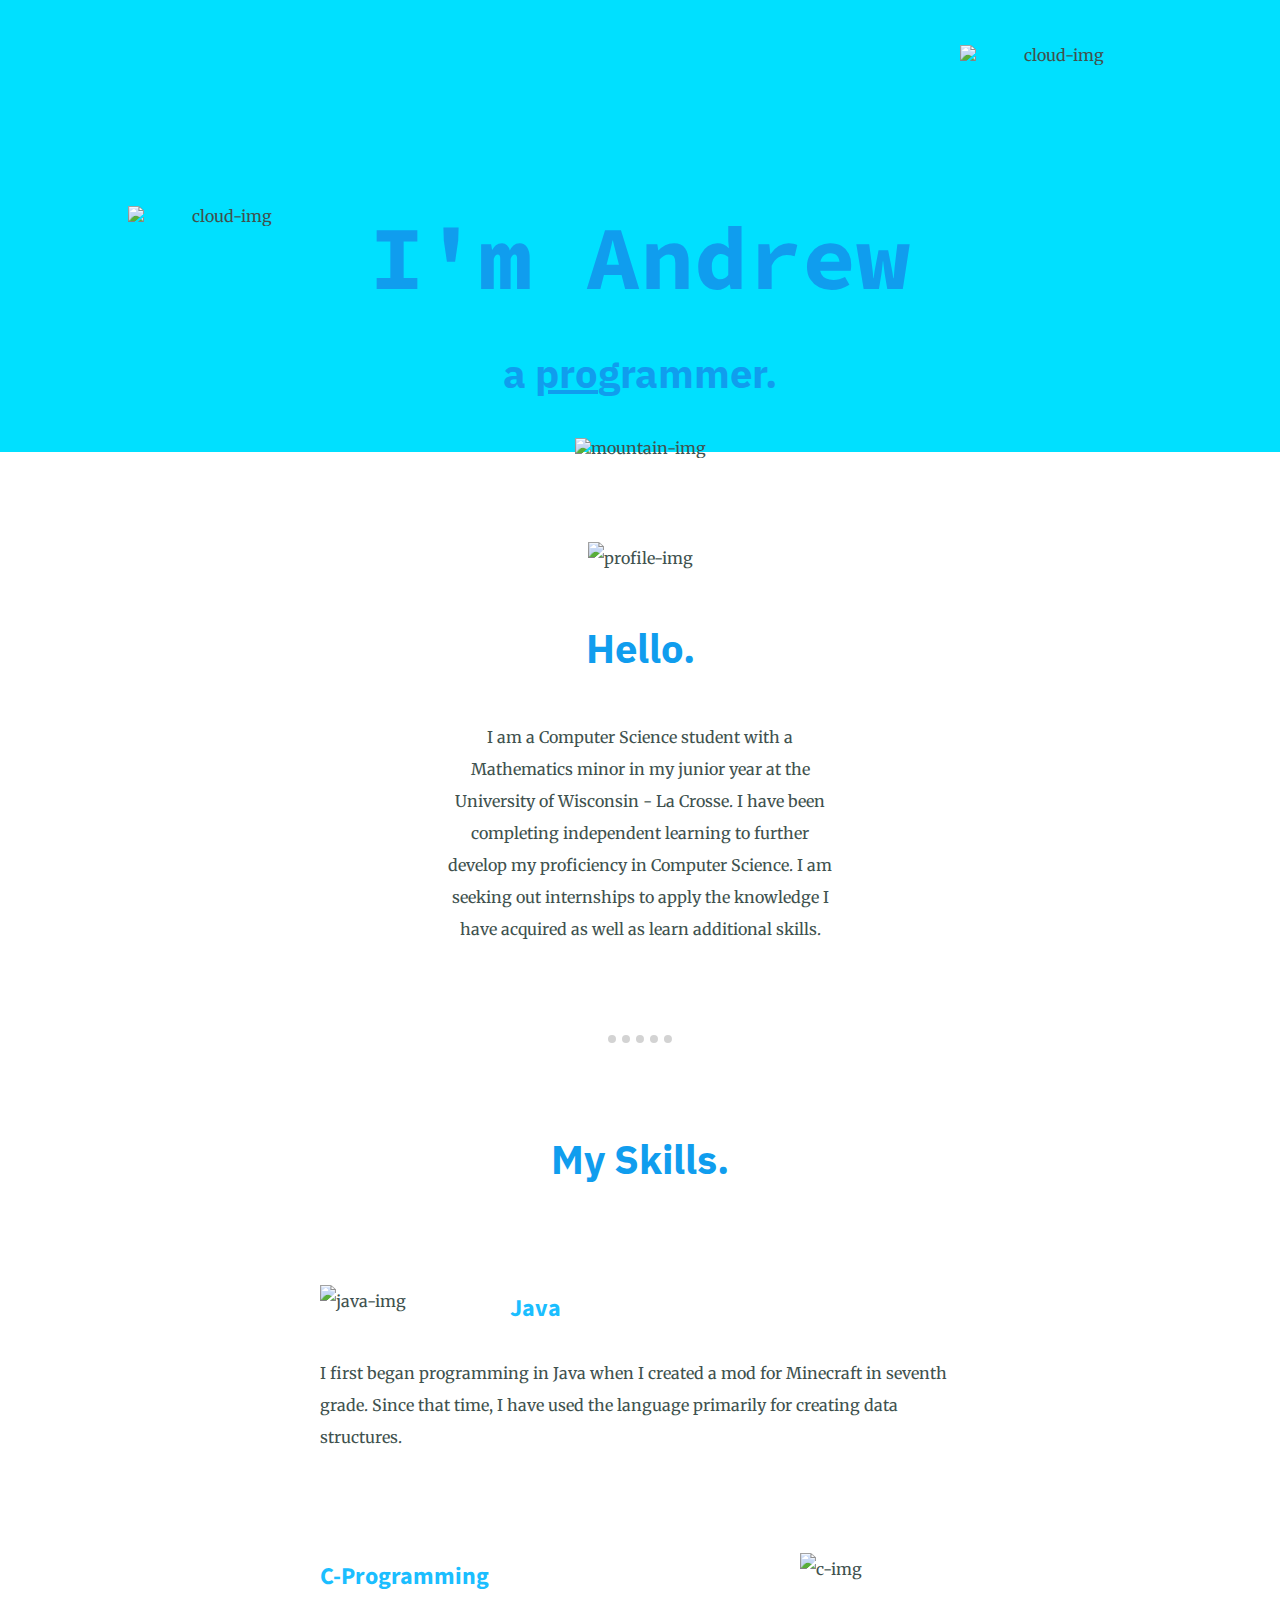
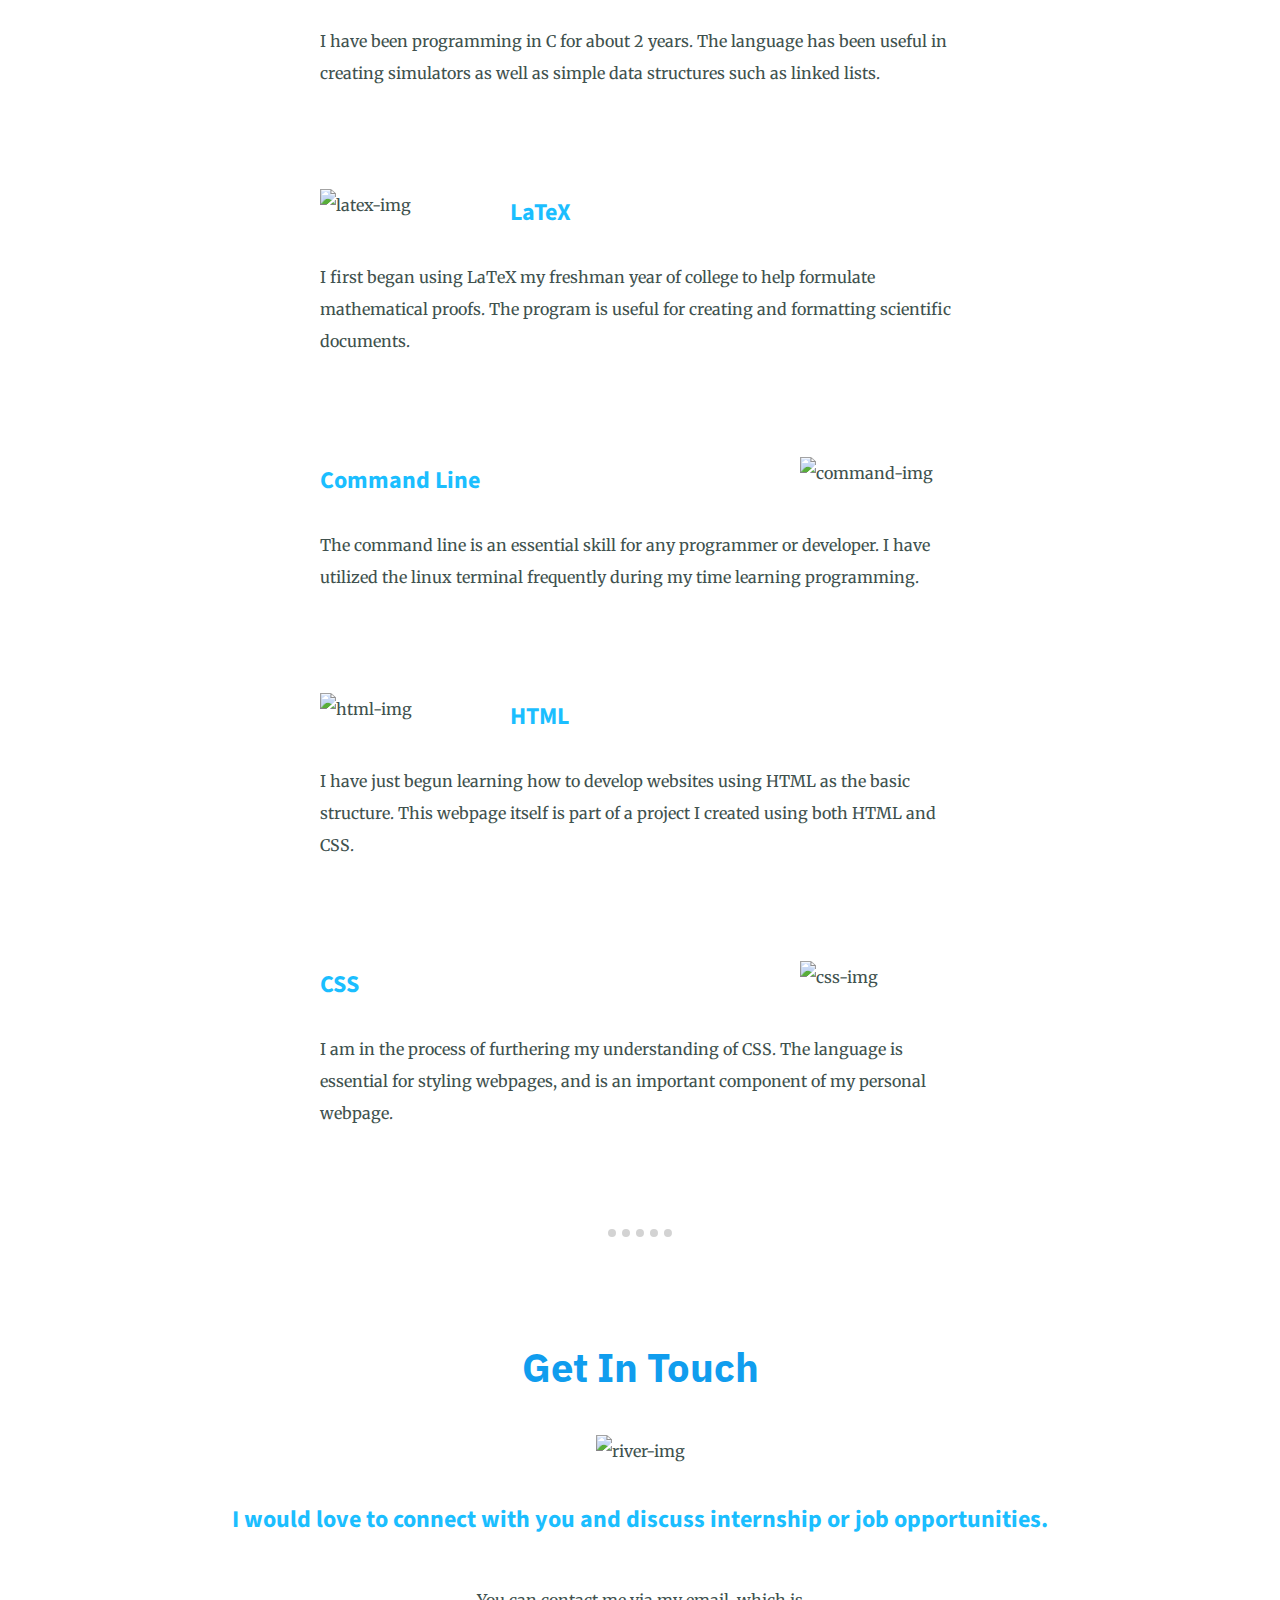
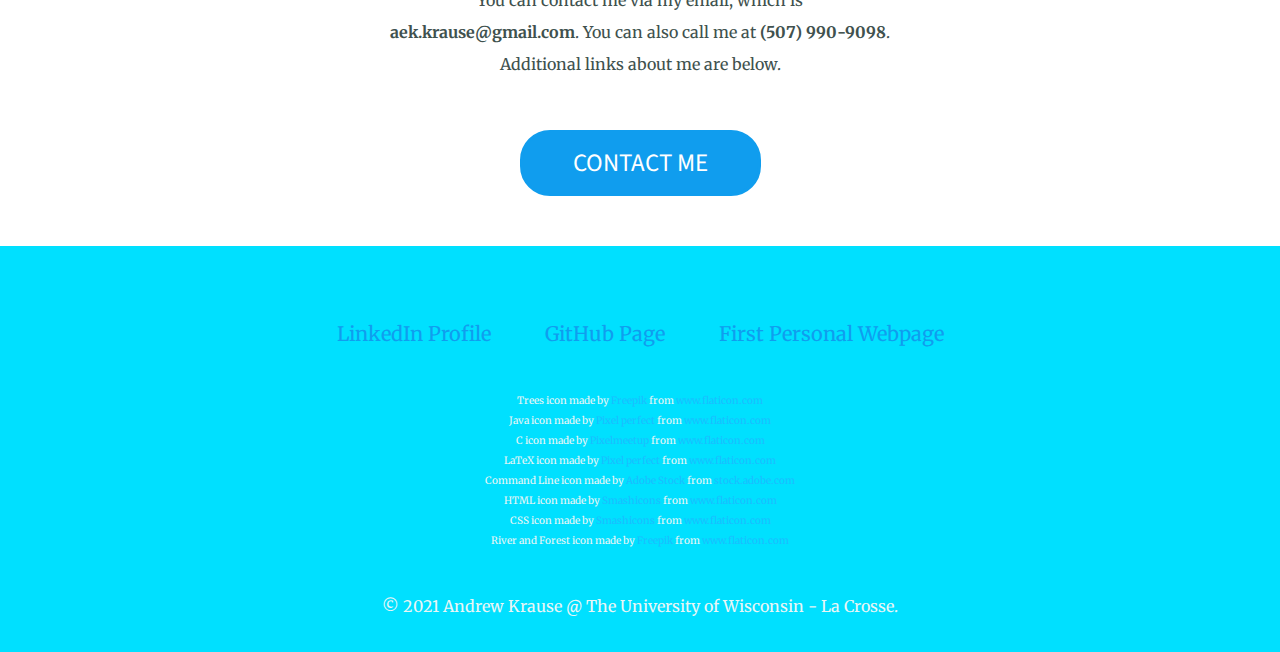
==== index.html @ d2a8dcb7 "Made minor changes to the links at the bottom of the website." ====
<!-- The HTML file structures a webpage that contains -->
<!-- more complex CSS styling features. An external -->
<!--  CSS file adds different styles, including several -->
<!-- divs, by utilizing different kinds of selectors -->
<!-- and functions. -->
<!-- ... -->
<!-- Author: Andrew Krause -->
<!-- Date: 06/30/2021 -->
<!-- ... -->
<!DOCTYPE html>
<html lang="en">
<head>
    <meta charset="UTF-8">
    <title>Andrew Krause</title>
    <link rel="stylesheet" type="text/css" href="css/styles.css">
    <link rel="icon" href="icons/favicon.ico">
    <!-- Specify an embedded font cache that the website can use -->
    <link href="https://fonts.googleapis.com/css2?family=IBM+Plex+Sans:wght@300&family=Merriweather:wght@300&family=Press+Start+2P&family=Source+Code+Pro:wght@500&family=Source+Sans+Pro:wght@300&display=swap" rel="stylesheet">
</head>
<body>
    <!-- Create the first div; this will be your intro -->
    <div class="top-container">
        <!-- Insert a cloud image before your text -->
        <img class="top-cloud" src="images/nature-pics/cloud.png" alt="cloud-img">
        <!-- Create a div to contain the h1 heading and the <p> tag -->
        <h1>I'm Andrew</h1>
        <h2 class="subtitle">a <span class="pro">pro</span>grammer.</h2> 
        <!-- Insert cloud a mountain images after your text -->
        <img class="bottom-cloud" src="images/nature-pics/cloud.png" alt="cloud-img">
        <img class="forest-img" src="images/nature-pics/forest-cropped1.png" alt="mountain-img">
    </div>
    <!-- The second main div in the HTML structre separates the top content from the other content -->
    <div class="middle-container">
        <!-- The profile div contains Andrew's profile image as well as a short description -->
        <div class="profile">
          <img class="profile-pic" src="images/profile-pics/PersonalImage-cropped.png" alt="profile-img">
          <h2>Hello.</h2>
            <p>I am a Computer Science student with a Mathematics minor in my junior year at the University of Wisconsin - La Crosse. I have been completing independent learning to further develop my proficiency in Computer Science. I am seeking out internships to apply the knowledge I have acquired as well as learn additional skills.</p>
        </div>
        <hr class="dotted-line">
        <!-- The skills div contains Andrew's current skills in Computer Science -->
        <div class="skills">
          <h2>My Skills.</h2>
          <!-- Include a div for the Java Skill -->
          <div class="skill-row">
            <img class="java-pic" src="images/java-pics/java.png" alt="java-img">
            <h3>Java</h3>
            <p>I first began programming in Java when I created a mod for Minecraft in seventh grade. Since that time, I have used the language primarily for creating data structures.</p>
          </div>
          <!-- Include a div for the C-Programming skill -->
          <div class="skill-row">
            <img class="c-pic" src="images/c-pics/c.png" alt="c-img">
            <h3>C-Programming</h3>
            <p>I have been programming in C for about 2 years. The language has been useful in creating simulators as well as simple data structures such as linked lists.</p>
          </div>
          <!-- Include a div for the LaTeX -->
          <div class="skill-row">
            <img class="latex-pic" src="images/latex-pics/latex.png" alt="latex-img">
            <h3>LaTeX</h3>
            <p>I first began using LaTeX my freshman year of college to help formulate mathematical proofs. The program is useful for creating and formatting scientific documents.</p>
          </div>
          <!-- Include a div for the Command Line -->
          <div class="skill-row">
            <img class="command-pic" src="images/command_line-pics/command-cropped.png" alt="command-img">
            <h3>Command Line</h3>
            <p>The command line is an essential skill for any programmer or developer. I have utilized the linux terminal frequently during my time learning programming.</p>
          </div>
           <!-- Include a div for HTML -->
           <div class="skill-row">
            <img class="html-pic" src="images/html-pics/html.png" alt="html-img">
            <h3>HTML</h3>
            <p>I have just begun learning how to develop websites using HTML as the basic structure. This webpage itself is part of a project I created using both HTML and CSS.</p>
          </div>
          <!-- Include a div for CSS -->
          <div class="skill-row">
            <img class="css-pic" src="images/css-pics/css.png" alt="css-img">
            <h3>CSS</h3>
            <p>I am in the process of furthering my understanding of CSS. The language is essential for styling webpages, and is an important component of my personal webpage.</p>
        </div>
        </div>
        <hr class="dotted-line">
        <!-- Create a div for Andrew Krause's contact information -->
        <div class="contact-me">
          <h2>Get In Touch</h2>
          <img class="river-pic" src="images/nature-pics/river.png" alt="river-img">
          <h3>I would love to connect with you and discuss internship or job opportunities.</h3>
          <p class="contact-message">You can contact me via my email, which is <strong>aek.krause@gmail.com</strong>. You can also call me at <strong>(507) 990-9098</strong>. Additional links about me are below.</p>
          <!-- <a class="btn" href="mailto:aek.krause@gmail.com">CONTACT ME</a> -->
          <a href="mailto:aek.krause@gmail.com" class="contact-button">CONTACT ME</a>
        </div>
      </div>
    </div>
    <!-- Include a div to contain additional links about Andrew Krause at the bottom of the page -->
    <div class="bottom-container">
      <a class="footer-link-linkedin" href="https://www.linkedin.com/in/andrew-krause-b6aa21179/">LinkedIn Profile</a>
      <a class="footer-link-github" href="https://github.com/Krause2023">GitHub Page</a>
      <a class="footer-link-website" href="https://krause2023.github.io/First-Personal-Webpage/">First Personal Webpage</a>
      <!-- Attribute the authors for the images you used from flaticon; www.flaticon.com -->
      <div class="image-attributions">
        <p>Trees icon made by <a class="attribution-text" href="https://www.freepik.com" title="Freepik">Freepik</a> from <a class="attribution-text" href="https://www.flaticon.com/" title="Flaticon">www.flaticon.com</a></p>
        <p>Java icon made by <a class="attribution-text" href="https://www.flaticon.com/authors/pixel-perfect" title="Pixel perfect">Pixel perfect</a> from <a class="attribution-text" href="https://www.flaticon.com/" title="Flaticon">www.flaticon.com</a></p>
        <p>C icon made by <a class="attribution-text" href="https://www.flaticon.com/authors/pixelmeetup" title="Pixelmeetup">Pixelmeetup</a> from <a class="attribution-text" href="https://www.flaticon.com/" title="Flaticon">www.flaticon.com</a></p>
        <p>LaTeX icon made by <a class="attribution-text" href="https://www.flaticon.com/authors/pixel-perfect" title="Pixel perfect">Pixel perfect</a> from <a class="attribution-text" href="https://www.flaticon.com/" title="Flaticon">www.flaticon.com</a></p>
        <p>Command Line icon made by <a class="attribution-text" href="https://stock.adobe.com/contributor/203459019/jane-kelly?load_type=author&prev_url=detail" title="Vector Command Line Icon">Adobe Stock</a> from <a class="attribution-text" href="https://www.flaticon.com/" title="https://stock.adobe.com/images/id/63626559?as_campaign=Flaticon&as_content=api&as_audience=srp&tduid=ca2539c5770a0c0329378ede0df65176&as_channel=affiliate&as_campclass=redirect&as_source=arvato">stock.adobe.com</a></p>
        <p>HTML icon made by <a class="attribution-text" href="https://www.flaticon.com/authors/smashicons" title="Smashicons">Smashicons</a> from <a class="attribution-text" href="https://www.flaticon.com/" title="Flaticon">www.flaticon.com</a></p>
        <p>CSS icon made by <a class="attribution-text" href="https://www.flaticon.com/authors/smashicons" title="Smashicons">Smashicons</a> from <a class="attribution-text" href="https://www.flaticon.com/" title="Flaticon">www.flaticon.com</a></p>
        <p>River and Forest icon made by <a class="attribution-text" href="https://www.freepik.com" title="Freepik">Freepik</a> from <a class="attribution-text" href="https://www.flaticon.com/" title="Flaticon">www.flaticon.com</a></p>
      </div>
      <p class="copyright-text">© 2021 Andrew Krause @ The University of Wisconsin - La Crosse.</p>
    </div>
</body>
</html>
---- css/styles.css ----
/*  
 * This is an external CSS file that styles an HTML file
 * using different selectors. The CSS file makes use of the 
 * class feature for HTML tags that are the same type. The
 * class feature enables the CSS to differentiate between
 * the tags that are the same type and style them in unique
 * ways. This CSS file is more complex for the HTML file it
 * is styling, and makes use of divs to help structure the 
 * webpage.
 *
 * Author: Andrew Krause
 * Date: 06/30/2021
 *
 */

/******************************* TAG SELECTORS *******************************/

/* Create a margin for the body of the HTML structure */
body {
    /* Make the margin around the background HTML element in within the body zero */
    margin: 0;
    /* Center the HTML elements like the headings in the body  */
    text-align: center;
    /* Use the font family of Merriweather for the text in the body of your HTML */
    font-family: 'Merriweather', serif; 
    color: #40514E;
}

/* Create a format for elements within all h1 headings in the HTML structure */
h1 {
    margin: 50px auto 0px auto;
    /*margin-bottom: 5px;*/
    font-family: 'Source Code Pro', monospace;
    font-size: 5.625rem;
    color: #109dee;

    /* 
     * SIDE NOTE:
     * Use the margin attribute to change the positioning of your
     * h1 heading on the page. The dimensions are as follows: 
     * left, top, right, bottom => (margin: 0 auto 0 auto)
     */
    
    /* 
     * SIDE NOTE:
     * We could also just specify that the left and right are 0
     * to center and that the top and bottom are auto using the
     * the following line of code: (margin: 0 auto)
     */

    /* 
     * SIDE NOTE:
     * margin-left: 0px;
     * margin-right: 0px;
     * margin-top: 0px;
     * margin-bottom: 0px;
     */
}

/* Create a format for elements within all h2 headings in the HTML structure */
h2 {
    font-family: 'IBM Plex Sans', sans-serif;
    font-size: 2.5rem;
    color: #109dee;
}

/* Create a format for elements within all h3 headings in the HTML structure */
h3 {
    font-family: 'Source Sans Pro', sans-serif;
    font-size: 1.5rem;
    color: #1bbeff;
}

/* 
 * SIDE NOTE:
 * Format all <p> or paragraph tags so that the line spacing is double 
 *  p {
 *      line-height: 2;
 *  } 
 */

/* Color the text for the anchor tag at the bottom of the webpage */
a {
    color: #1bbeff;
}

/******************************* CLASS SELECTORS *******************************/

/* 
 * The top container is a large blue background on the top of the website 
 * contained with in the body of the HTML structure
 */
.top-container {
    background-color: #00e0ff;
    position: relative;
    padding-top: 150px;
}

/* Make the section of text "a programmer" have a heavy font weight */
.subtitle {
    font-weight: bolder;
}

/* Underline the portion of "pro" in "programmer" */
.pro {
    text-decoration: underline;
}

/* Top cloud attributes (contained in the "top-container" div) */
.top-cloud {
    width: 15%;
    position: absolute;
    right: 10%;
    top: 10%;
}

/* Format the inserted forest image at the top of the website */
.forest-img {
    width: 500px;
    position: relative;
    width: 40%;
    top: 6px;
}

/* Bottom cloud attributes (contained in the "top-container" div) */
.bottom-cloud {
    width: 15%;
    position: absolute;
    left: 10%;
    bottom: 50%;
}

 /* Format the div containing Andrew's profile information */
.profile {
    width: 30%;
    margin: 90px auto 90px auto;
    line-height: 2;
}


/* Format your profile picture  */
.profile-pic {
    width: 50%;
    position: relative;
    margin: 25%, auto, 25%, auto;
}

/********************** Skills Section Images **********************/

/* Format the skill rows; ensure that the content is centered on screen */
.skill-row {
    width: 50%;
    /* Having the width be 50% and the margin be auto will center the content on the webpage */
    margin: 100px auto 100px auto;
    text-align: left;
    line-height: 2;
}

/* Format the picture of the Java language icon. */
.java-pic {
    width: 25%;
    position: relative;
    float: left;
    margin-right: 30px;
}

/* Format the picture of the C-Programming language icon. */
.c-pic {
    width: 25%;
    position: relative;
    float: right;
    margin-left: 30px;
}

/* 
 * AN EXAMPLE OF USING clear ON YOUR WEBPAGE
 * .c-pic-description {
 *      clear: right;
 * }
*/

/* Format the picture of the LaTeX text editor icon. */
.latex-pic {
    width: 25%;
    position: relative;
    float: left;
    margin-right: 30px;
}

/* Format the picture of the Command Line icon. */
.command-pic {
    width: 25%; /* ==> The row that the picture is in is its parent */
    position: relative;
    float: right;
    margin-left: 30px;
}

/* Format the picture of the HTML language icon. */
.html-pic {
    width: 25%;
    position: relative;
    float: left;
    margin-right: 30px;
}

/* Format the picture of the CSS language icon. */
.css-pic {
    width: 25%;
    position: relative;
    /* The float feature positions text to a specified position on the side of an image */
    float: right;
    margin-left: 30px;
}

/********************** Skills Section Images **********************/

/* Format the "contact-me" div on the website */
.contact-me {
    line-height: 2;
}

/* Format the <p> tag positioning, which contains conatct information */
.contact-message {
    width: 40%;
    /* NOTE: 40 pixels from the top, auto for left and right, 60 pixels from the bottom */
    margin: 40px auto 50px;
}

/* Format for the river and mountains image */
.river-pic {
    width: 15%;
    position: relative;
    bottom: 5px;
}

/* Create a contact button for the user; HOVER feature below in pseudo class */
.contact-button {
    -webkit-border-radius: 20px;
    -moz-border-radius: 20px;
    border-radius: 30px;
    height: 0;
    line-height: 0;
    color: #FFFFFF;
    font-family: 'Source Sans Pro', sans-serif;
    width: 175px;
    margin: 50px auto 50px auto;
    font-size: 25px;
    font-weight: 0;
    padding: 30px;
    background-color: #109DEE;
    border: solid #109DEE 3px;
    text-decoration: none;
    display: block;
    cursor: pointer;
    text-align: center;
 }
 
 /* The HOVER feature of the contact button is formatted here */
 .contact-button:hover {
    /* border: solid #00E0FF 20px; */
    background: #00E0FF;
    /* background-image: -webkit-linear-gradient(top, #00E0FF, #00E0FF);
    background-image: -moz-linear-gradient(top, #00E0FF, #00E0FF);
    background-image: -ms-linear-gradient(top, #00E0FF, #00E0FF);
    background-image: -o-linear-gradient(top, #00E0FF, #00E0FF);
    background-image: -webkit-gradient(to bottom, #00E0FF, #00E0FF);
    -webkit-border-radius: 20px;
    -moz-border-radius: 20px;
    border-radius: 20px; */
    text-decoration: none;
 }

/* The bottom div is used for formatting the contact information */
.bottom-container {
    background-color: #00e0ff;
    position: relative;  
    padding-top: 75px;
    padding-bottom: 20px;
    margin: 0px auto 0px auto;
    text-align: center;
}

/* Format the linkedin link; HOVER feature below in pseudo class */
.footer-link-linkedin {
    text-align: center;
    margin-right: 50px;
    text-decoration: none;
    font-size: 20px;
    color: #109dee;
}

 /* The HOVER feature of the linkedin link is formatted here */
 .footer-link-linkedin:hover {
    color: #EAF6F6;
}

/* Format the github link; HOVER feature below in pseudo class */
.footer-link-github {
    text-align: center;
    margin-right: 50px;
    text-decoration: none;
    font-size: 20px;
    color: #109dee;
}

 /* The HOVER feature of the github link is formatted here */
 .footer-link-github:hover {
    color: #EAF6F6;
}

/* Format the website link; HOVER feature below in pseudo class */
.footer-link-website {
    text-align: center;
    text-decoration: none;
    font-size: 20px;
    color: #109dee;
}

 /* The HOVER feature of the website link is formatted here */
 .footer-link-website:hover {
    color: #EAF6F6;
}

/* Include attributions for the images used on the website */
.image-attributions {
    text-align: center;
    text-decoration: none;
    margin: 50px auto;
    font-size: 10px;
    line-height: 1;
    color: #EAF6F6;
}

/* Format the text used to attribute the authors of images you used. */
.attribution-text {
    font-size: 10px;
    text-decoration: none;
}

/* Format the <p> tag with the text inside of the bottom-container div */
.copyright-text {
    text-align: center;
    color: #EAF6F6;
    /*padding: 20px 0; */
}

/* Format the <hr> tag so that it displays a dotted line as a content seperator */
.dotted-line {
    border-style: none;
    border-top: 8px dotted lightgrey;
    height: 0;
    width: 5%;
    margin: 90px auto 90px auto;
}

/******************************* ID SELECTORS *******************************/

/* NONE CURRENTLY */
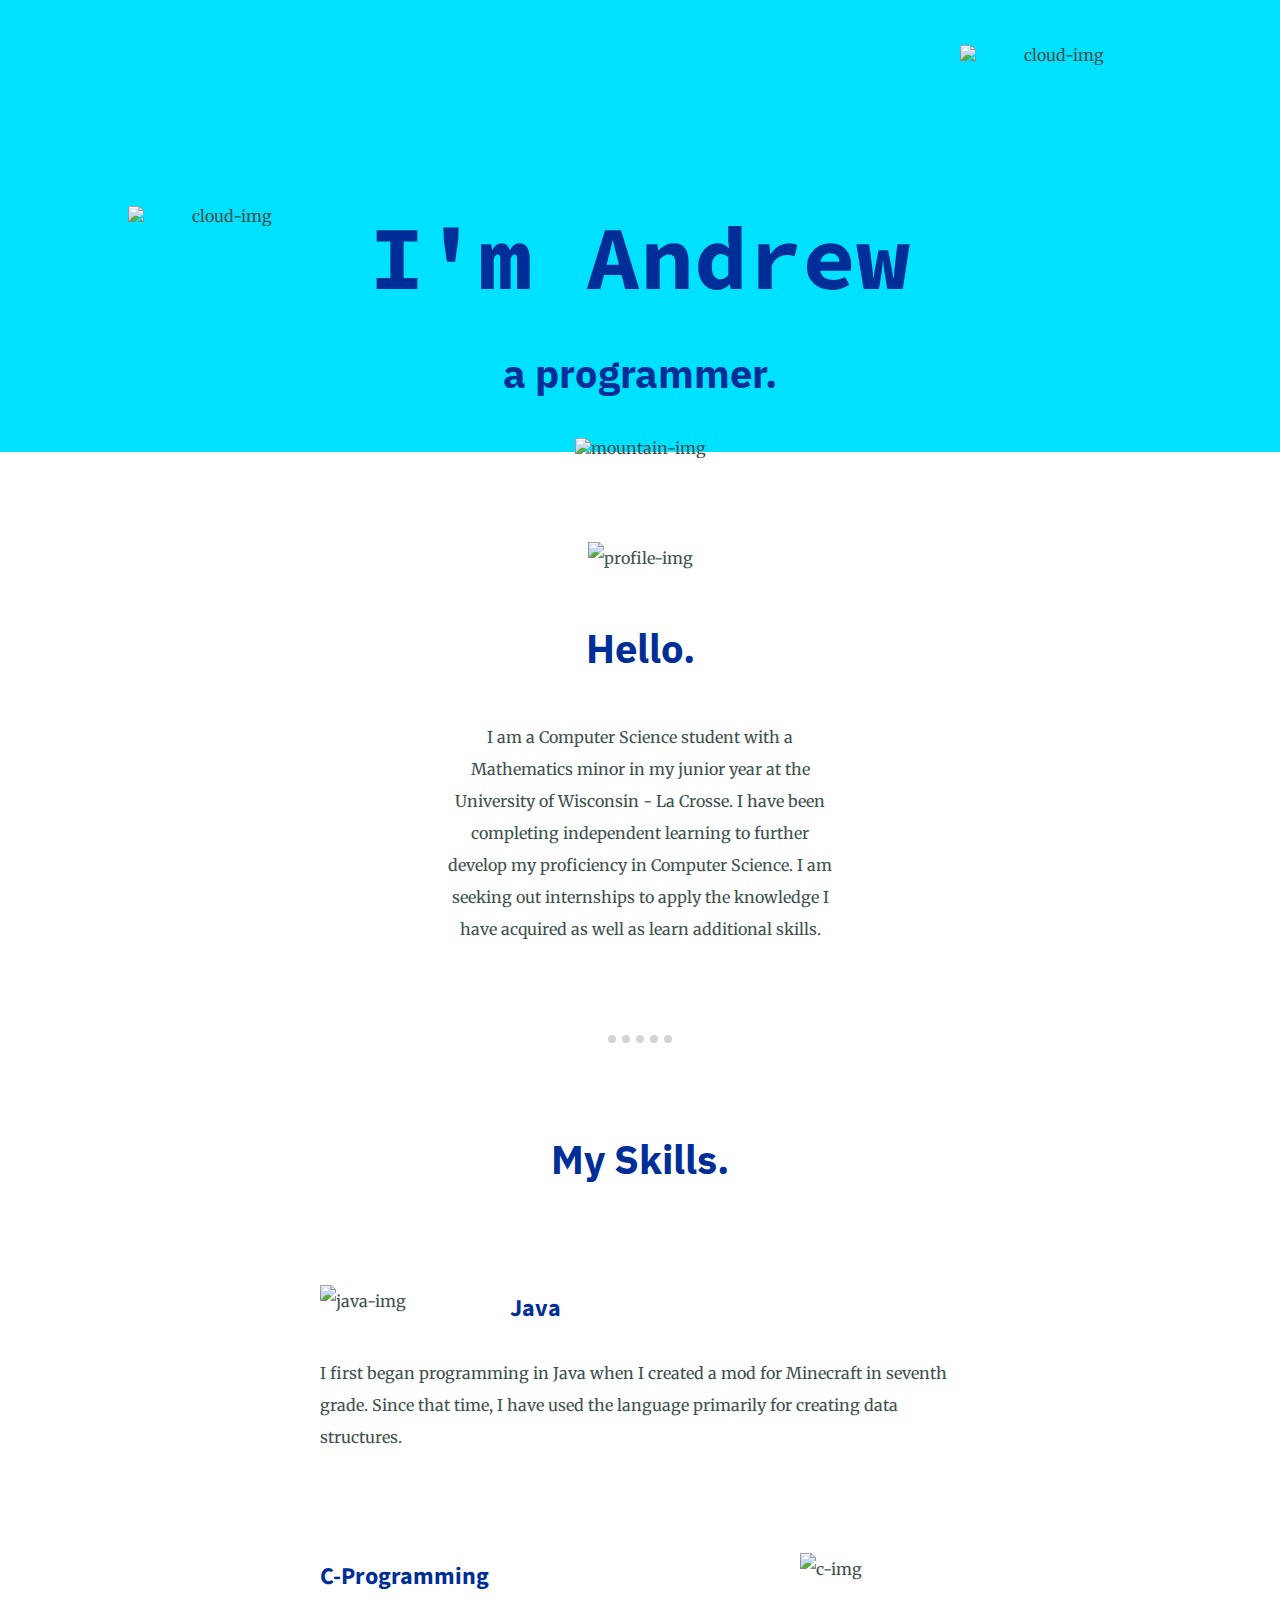
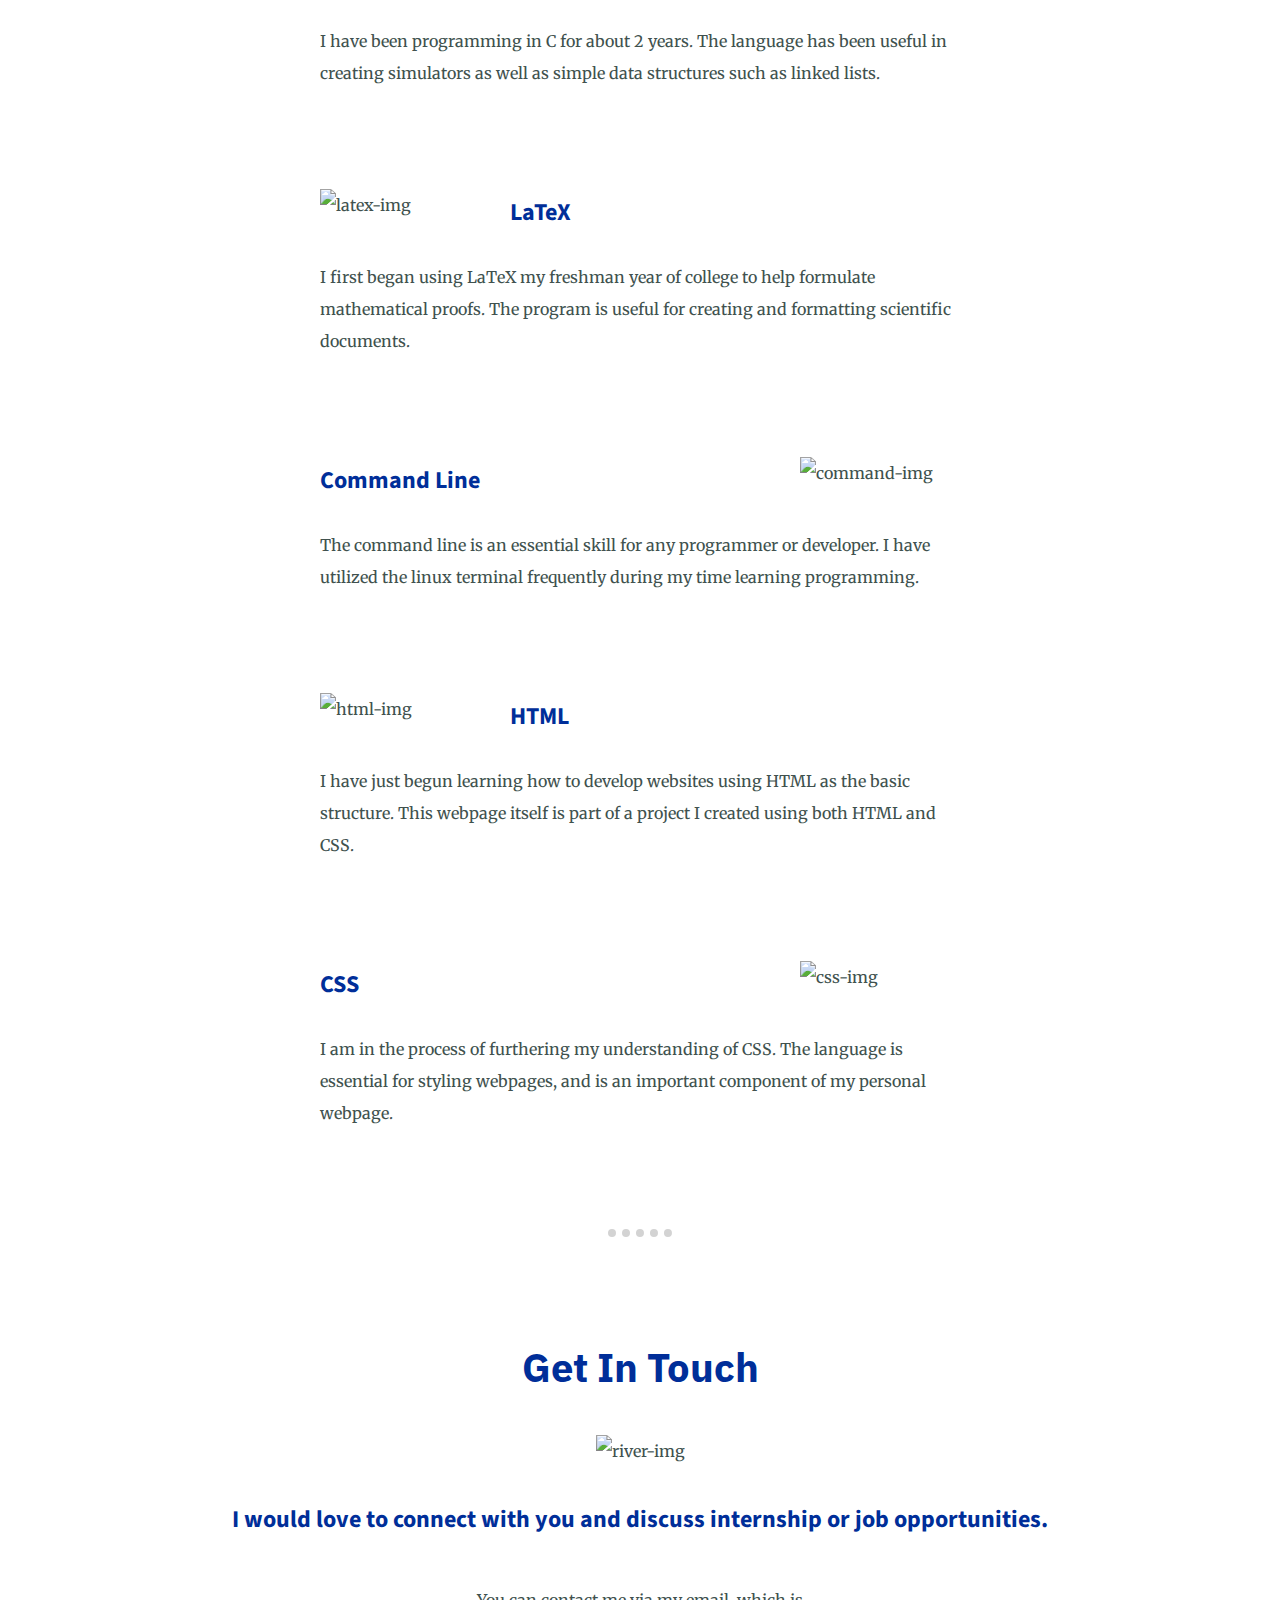
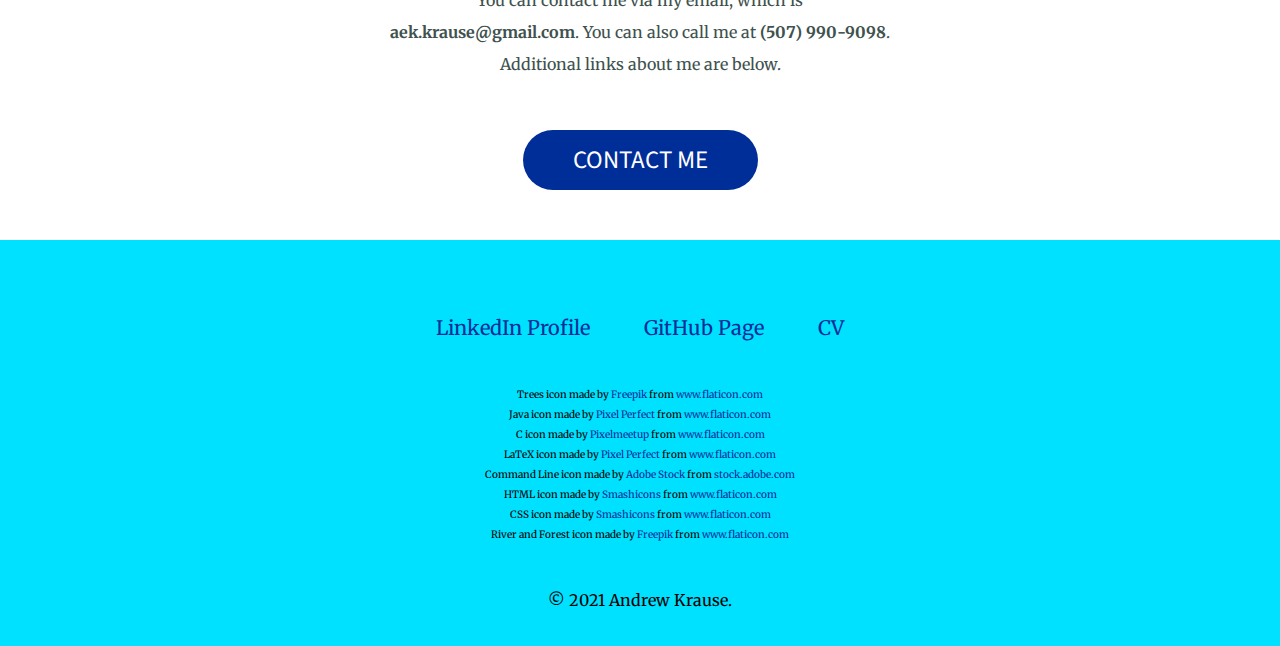
==== commit 93a4662f: "Updated color scheme of Personal Webpage." ====
--- a/index.html
+++ b/index.html
@@ -24,7 +24,7 @@
         <img class="top-cloud" src="images/nature-pics/cloud.png" alt="cloud-img">
         <!-- Create a div to contain the h1 heading and the <p> tag -->
         <h1>I'm Andrew</h1>
-        <h2 class="subtitle">a <span class="pro">pro</span>grammer.</h2> 
+        <h2 class="subtitle">a programmer.</h2> 
         <!-- Insert cloud a mountain images after your text -->
         <img class="bottom-cloud" src="images/nature-pics/cloud.png" alt="cloud-img">
         <img class="forest-img" src="images/nature-pics/forest-cropped1.png" alt="mountain-img">
@@ -94,19 +94,19 @@
     <div class="bottom-container">
       <a class="footer-link-linkedin" href="https://www.linkedin.com/in/andrew-krause-b6aa21179/">LinkedIn Profile</a>
       <a class="footer-link-github" href="https://github.com/Krause2023">GitHub Page</a>
-      <a class="footer-link-website" href="https://krause2023.github.io/First-Personal-Webpage/">First Personal Webpage</a>
+      <a class="footer-link-website" href="https://krause2023.github.io/First-Personal-Webpage/">CV</a>
       <!-- Attribute the authors for the images you used from flaticon; www.flaticon.com -->
       <div class="image-attributions">
         <p>Trees icon made by <a class="attribution-text" href="https://www.freepik.com" title="Freepik">Freepik</a> from <a class="attribution-text" href="https://www.flaticon.com/" title="Flaticon">www.flaticon.com</a></p>
-        <p>Java icon made by <a class="attribution-text" href="https://www.flaticon.com/authors/pixel-perfect" title="Pixel perfect">Pixel perfect</a> from <a class="attribution-text" href="https://www.flaticon.com/" title="Flaticon">www.flaticon.com</a></p>
+        <p>Java icon made by <a class="attribution-text" href="https://www.flaticon.com/authors/pixel-perfect" title="Pixel perfect">Pixel Perfect</a> from <a class="attribution-text" href="https://www.flaticon.com/" title="Flaticon">www.flaticon.com</a></p>
         <p>C icon made by <a class="attribution-text" href="https://www.flaticon.com/authors/pixelmeetup" title="Pixelmeetup">Pixelmeetup</a> from <a class="attribution-text" href="https://www.flaticon.com/" title="Flaticon">www.flaticon.com</a></p>
-        <p>LaTeX icon made by <a class="attribution-text" href="https://www.flaticon.com/authors/pixel-perfect" title="Pixel perfect">Pixel perfect</a> from <a class="attribution-text" href="https://www.flaticon.com/" title="Flaticon">www.flaticon.com</a></p>
+        <p>LaTeX icon made by <a class="attribution-text" href="https://www.flaticon.com/authors/pixel-perfect" title="Pixel perfect">Pixel Perfect</a> from <a class="attribution-text" href="https://www.flaticon.com/" title="Flaticon">www.flaticon.com</a></p>
         <p>Command Line icon made by <a class="attribution-text" href="https://stock.adobe.com/contributor/203459019/jane-kelly?load_type=author&prev_url=detail" title="Vector Command Line Icon">Adobe Stock</a> from <a class="attribution-text" href="https://www.flaticon.com/" title="https://stock.adobe.com/images/id/63626559?as_campaign=Flaticon&as_content=api&as_audience=srp&tduid=ca2539c5770a0c0329378ede0df65176&as_channel=affiliate&as_campclass=redirect&as_source=arvato">stock.adobe.com</a></p>
         <p>HTML icon made by <a class="attribution-text" href="https://www.flaticon.com/authors/smashicons" title="Smashicons">Smashicons</a> from <a class="attribution-text" href="https://www.flaticon.com/" title="Flaticon">www.flaticon.com</a></p>
         <p>CSS icon made by <a class="attribution-text" href="https://www.flaticon.com/authors/smashicons" title="Smashicons">Smashicons</a> from <a class="attribution-text" href="https://www.flaticon.com/" title="Flaticon">www.flaticon.com</a></p>
         <p>River and Forest icon made by <a class="attribution-text" href="https://www.freepik.com" title="Freepik">Freepik</a> from <a class="attribution-text" href="https://www.flaticon.com/" title="Flaticon">www.flaticon.com</a></p>
       </div>
-      <p class="copyright-text">© 2021 Andrew Krause @ The University of Wisconsin - La Crosse.</p>
+      <p class="copyright-text">© 2021 Andrew Krause.</p>
     </div>
 </body>
 </html>
--- a/css/styles.css
+++ b/css/styles.css
@@ -32,7 +32,7 @@
     /*margin-bottom: 5px;*/
     font-family: 'Source Code Pro', monospace;
     font-size: 5.625rem;
-    color: #109dee;
+    color: #002E99;
 
     /* 
      * SIDE NOTE:
@@ -61,14 +61,14 @@
 h2 {
     font-family: 'IBM Plex Sans', sans-serif;
     font-size: 2.5rem;
-    color: #109dee;
+    color: #002E99;
 }
 
 /* Create a format for elements within all h3 headings in the HTML structure */
 h3 {
     font-family: 'Source Sans Pro', sans-serif;
     font-size: 1.5rem;
-    color: #1bbeff;
+    color: #002E99;
 }
 
 /* 
@@ -81,7 +81,7 @@
 
 /* Color the text for the anchor tag at the bottom of the webpage */
 a {
-    color: #1bbeff;
+    color: #002E99;
 }
 
 /******************************* CLASS SELECTORS *******************************/
@@ -99,11 +99,6 @@
 /* Make the section of text "a programmer" have a heavy font weight */
 .subtitle {
     font-weight: bolder;
-}
-
-/* Underline the portion of "pro" in "programmer" */
-.pro {
-    text-decoration: underline;
 }
 
 /* Top cloud attributes (contained in the "top-container" div) */
@@ -247,8 +242,8 @@
     font-size: 25px;
     font-weight: 0;
     padding: 30px;
-    background-color: #109DEE;
-    border: solid #109DEE 3px;
+    background-color: #002E99;
+    border: none;
     text-decoration: none;
     display: block;
     cursor: pointer;
@@ -257,13 +252,12 @@
  
  /* The HOVER feature of the contact button is formatted here */
  .contact-button:hover {
-    /* border: solid #00E0FF 20px; */
-    background: #00E0FF;
-    /* background-image: -webkit-linear-gradient(top, #00E0FF, #00E0FF);
-    background-image: -moz-linear-gradient(top, #00E0FF, #00E0FF);
-    background-image: -ms-linear-gradient(top, #00E0FF, #00E0FF);
-    background-image: -o-linear-gradient(top, #00E0FF, #00E0FF);
-    background-image: -webkit-gradient(to bottom, #00E0FF, #00E0FF);
+    background: #0B57A8;
+    /* background-image: -webkit-linear-gradient(top, #0B57A8, #0B57A8);
+    background-image: -moz-linear-gradient(top, #0B57A8, #0B57A8);
+    background-image: -ms-linear-gradient(top, #0B57A8, #0B57A8);
+    background-image: -o-linear-gradient(top, #0B57A8, #0B57A8);
+    background-image: -webkit-gradient(to bottom, #0B57A8, #0B57A8);
     -webkit-border-radius: 20px;
     -moz-border-radius: 20px;
     border-radius: 20px; */
@@ -286,12 +280,12 @@
     margin-right: 50px;
     text-decoration: none;
     font-size: 20px;
-    color: #109dee;
+    color: #002E99;
 }
 
  /* The HOVER feature of the linkedin link is formatted here */
  .footer-link-linkedin:hover {
-    color: #EAF6F6;
+    color: #0B57A8;
 }
 
 /* Format the github link; HOVER feature below in pseudo class */
@@ -300,12 +294,12 @@
     margin-right: 50px;
     text-decoration: none;
     font-size: 20px;
-    color: #109dee;
+    color: #002E99;
 }
 
  /* The HOVER feature of the github link is formatted here */
  .footer-link-github:hover {
-    color: #EAF6F6;
+    color: #0B57A8;
 }
 
 /* Format the website link; HOVER feature below in pseudo class */
@@ -313,12 +307,12 @@
     text-align: center;
     text-decoration: none;
     font-size: 20px;
-    color: #109dee;
+    color: #002E99;
 }
 
  /* The HOVER feature of the website link is formatted here */
  .footer-link-website:hover {
-    color: #EAF6F6;
+    color: #0B57A8;
 }
 
 /* Include attributions for the images used on the website */
@@ -328,7 +322,7 @@
     margin: 50px auto;
     font-size: 10px;
     line-height: 1;
-    color: #EAF6F6;
+    color: #000000;
 }
 
 /* Format the text used to attribute the authors of images you used. */
@@ -340,7 +334,7 @@
 /* Format the <p> tag with the text inside of the bottom-container div */
 .copyright-text {
     text-align: center;
-    color: #EAF6F6;
+    color: #000000;
     /*padding: 20px 0; */
 }
 
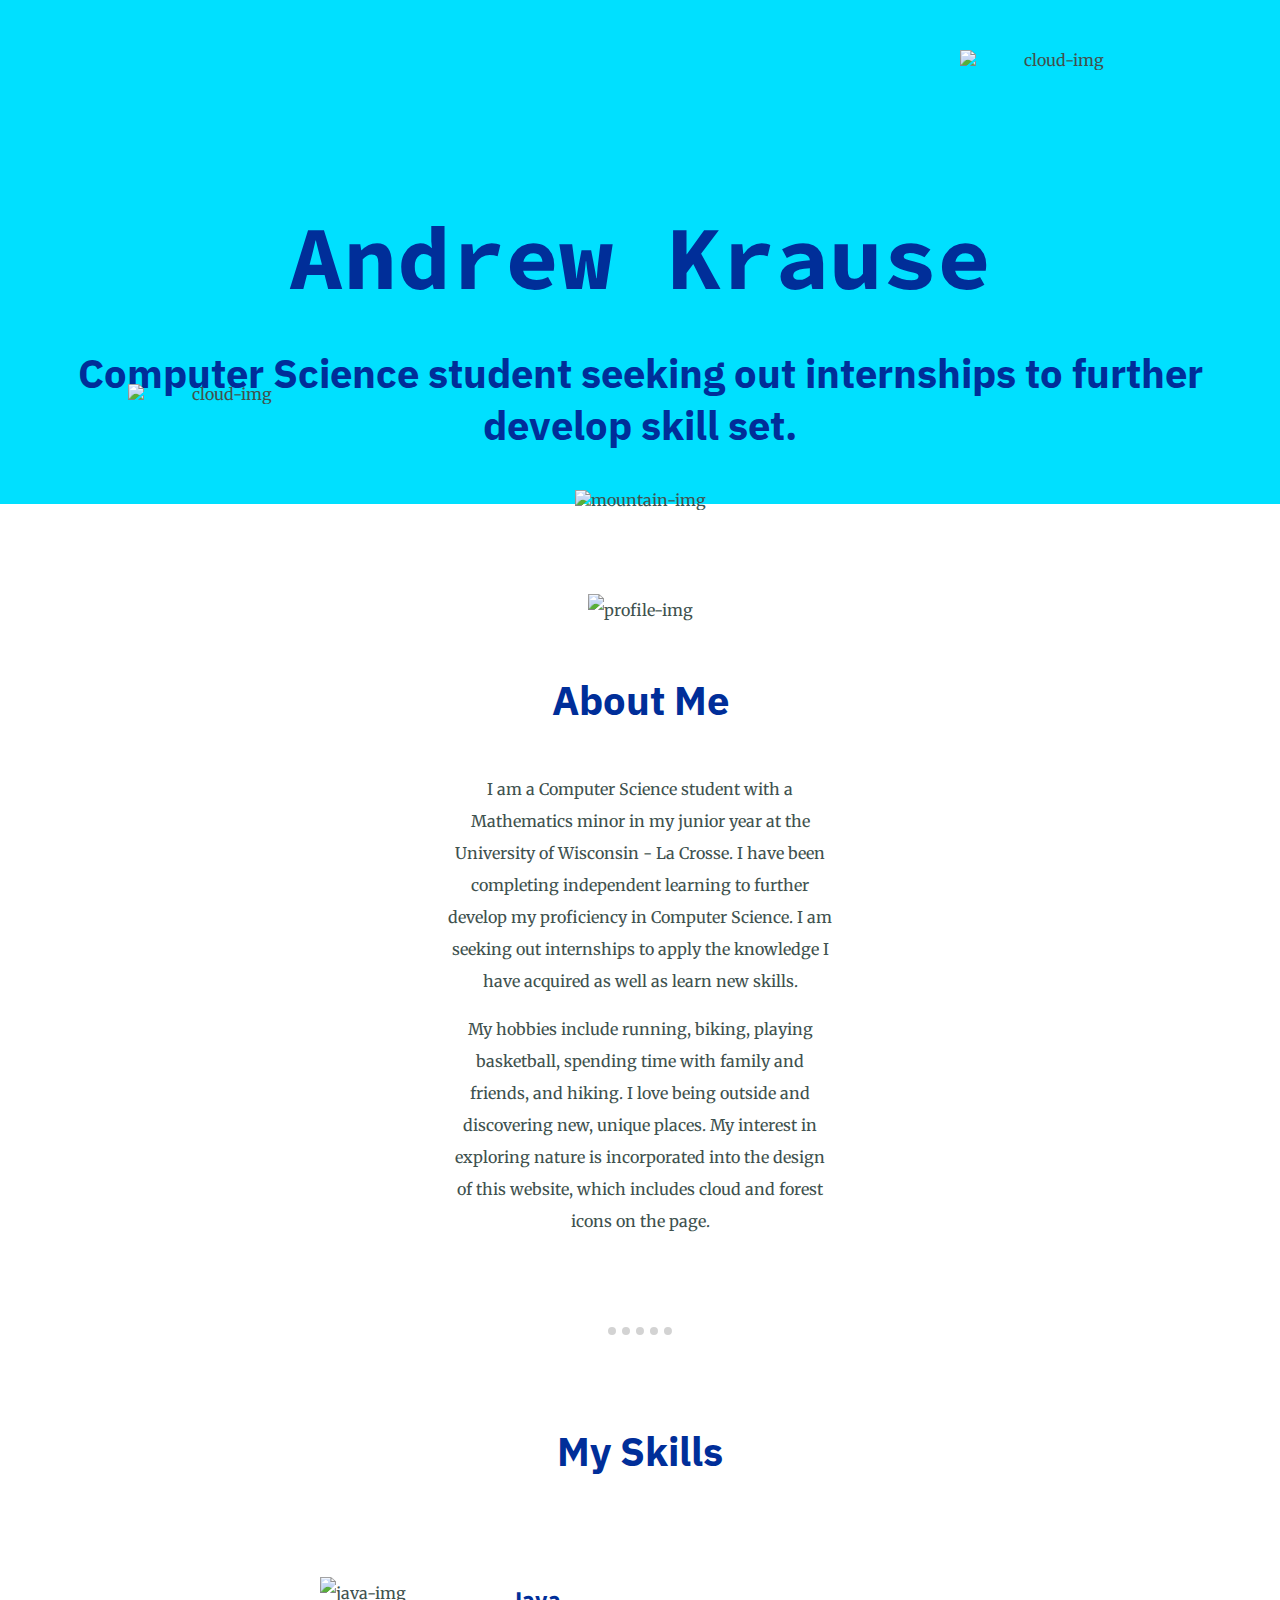
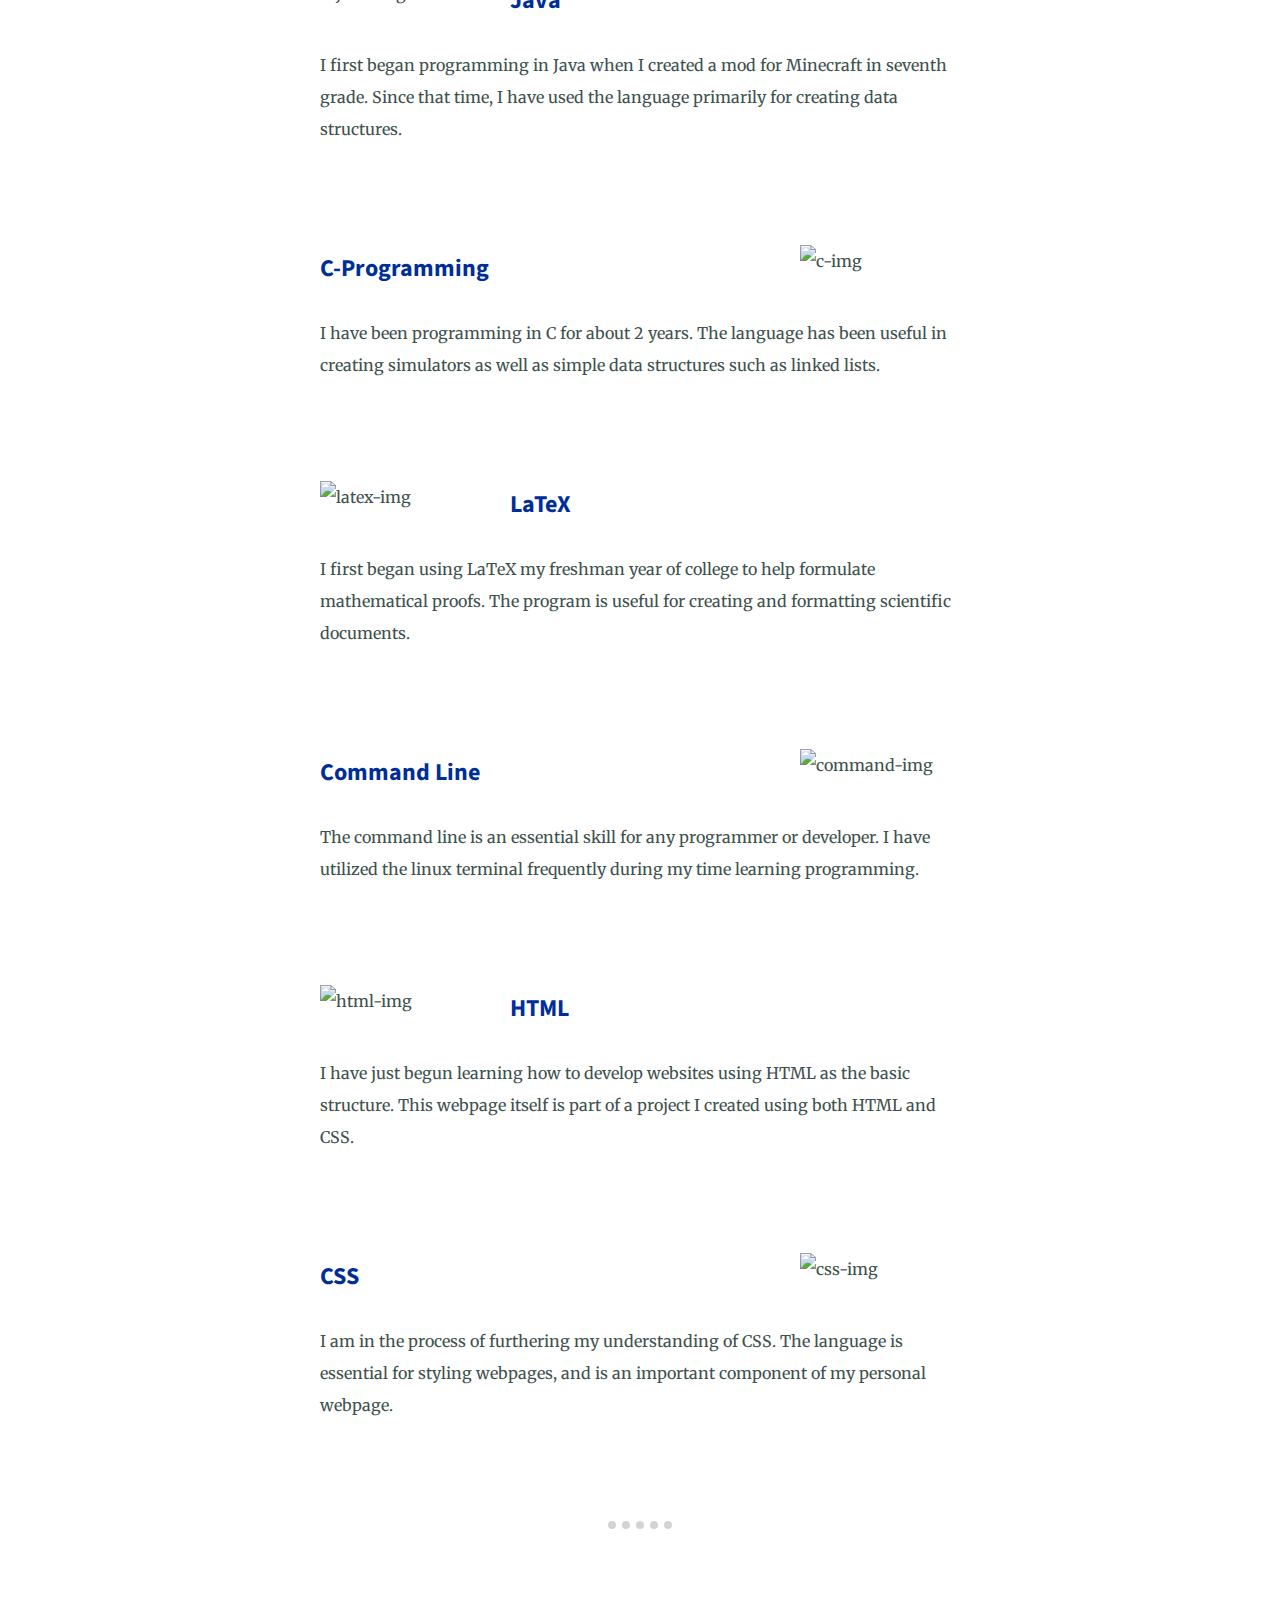
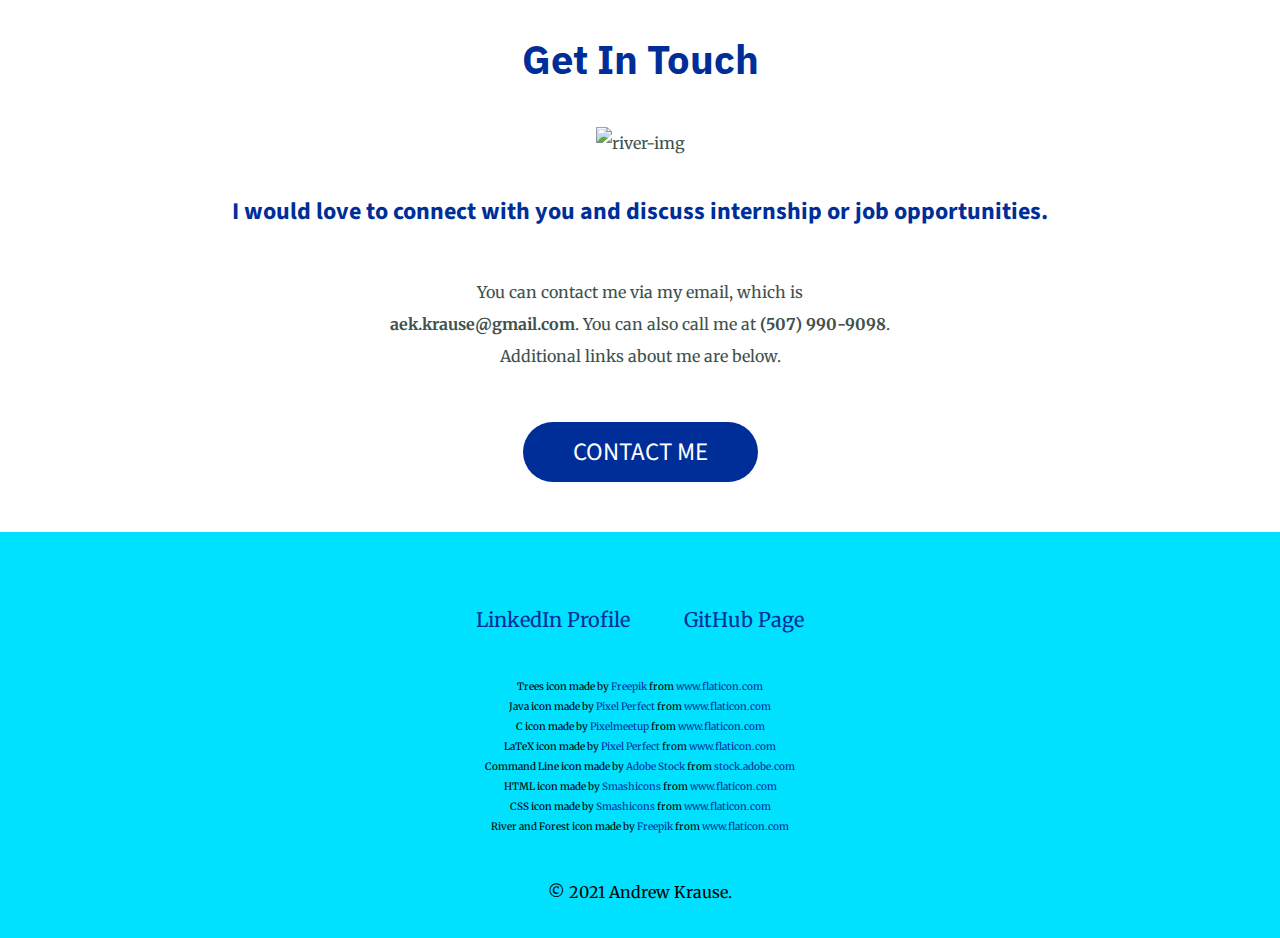
==== commit 0cea3166: "Update web links at bottom of page." ====
--- a/index.html
+++ b/index.html
@@ -23,8 +23,9 @@
         <!-- Insert a cloud image before your text -->
         <img class="top-cloud" src="images/nature-pics/cloud.png" alt="cloud-img">
         <!-- Create a div to contain the h1 heading and the <p> tag -->
-        <h1>I'm Andrew</h1>
-        <h2 class="subtitle">a programmer.</h2> 
+        <h1>Andrew Krause</h1>
+        <!-- Include a subtitle for the main title of the website -->
+        <h2 class="subtitle">Computer Science student seeking out internships to further develop skill set.</h2> 
         <!-- Insert cloud a mountain images after your text -->
         <img class="bottom-cloud" src="images/nature-pics/cloud.png" alt="cloud-img">
         <img class="forest-img" src="images/nature-pics/forest-cropped1.png" alt="mountain-img">
@@ -34,13 +35,14 @@
         <!-- The profile div contains Andrew's profile image as well as a short description -->
         <div class="profile">
           <img class="profile-pic" src="images/profile-pics/PersonalImage-cropped.png" alt="profile-img">
-          <h2>Hello.</h2>
-            <p>I am a Computer Science student with a Mathematics minor in my junior year at the University of Wisconsin - La Crosse. I have been completing independent learning to further develop my proficiency in Computer Science. I am seeking out internships to apply the knowledge I have acquired as well as learn additional skills.</p>
+          <h2>About Me</h2>
+            <p>I am a Computer Science student with a Mathematics minor in my junior year at the University of Wisconsin - La Crosse. I have been completing independent learning to further develop my proficiency in Computer Science. I am seeking out internships to apply the knowledge I have acquired as well as learn new skills.</p>
+            <p>My hobbies include running, biking, playing basketball, spending time with family and friends, and hiking. I love being outside and discovering new, unique places. My interest in exploring nature is incorporated into the design of this website, which includes cloud and forest icons on the page.</p>
         </div>
         <hr class="dotted-line">
         <!-- The skills div contains Andrew's current skills in Computer Science -->
         <div class="skills">
-          <h2>My Skills.</h2>
+          <h2>My Skills</h2>
           <!-- Include a div for the Java Skill -->
           <div class="skill-row">
             <img class="java-pic" src="images/java-pics/java.png" alt="java-img">
@@ -92,10 +94,11 @@
     </div>
     <!-- Include a div to contain additional links about Andrew Krause at the bottom of the page -->
     <div class="bottom-container">
-      <a class="footer-link-linkedin" href="https://www.linkedin.com/in/andrew-krause-b6aa21179/">LinkedIn Profile</a>
-      <a class="footer-link-github" href="https://github.com/Krause2023">GitHub Page</a>
-      <a class="footer-link-website" href="https://krause2023.github.io/First-Personal-Webpage/">CV</a>
-      <!-- Attribute the authors for the images you used from flaticon; www.flaticon.com -->
+      <div class="center-web-links">
+        <a class="footer-link-linkedin" href="https://www.linkedin.com/in/andrew-krause-b6aa21179/">LinkedIn Profile</a>
+        <a class="footer-link-github" href="https://github.com/Krause2023">GitHub Page</a>
+      </div>
+        <!-- Attribute the authors for the images you used from flaticon; www.flaticon.com -->
       <div class="image-attributions">
         <p>Trees icon made by <a class="attribution-text" href="https://www.freepik.com" title="Freepik">Freepik</a> from <a class="attribution-text" href="https://www.flaticon.com/" title="Flaticon">www.flaticon.com</a></p>
         <p>Java icon made by <a class="attribution-text" href="https://www.flaticon.com/authors/pixel-perfect" title="Pixel perfect">Pixel Perfect</a> from <a class="attribution-text" href="https://www.flaticon.com/" title="Flaticon">www.flaticon.com</a></p>
--- a/css/styles.css
+++ b/css/styles.css
@@ -96,9 +96,12 @@
     padding-top: 150px;
 }
 
-/* Make the section of text "a programmer" have a heavy font weight */
+/* Make the section of the subtitle text have a heavy font weight */
 .subtitle {
     font-weight: bolder;
+    text-align: center; 
+    margin-right: 5%;
+    margin-left: 5%;
 }
 
 /* Top cloud attributes (contained in the "top-container" div) */
@@ -122,7 +125,7 @@
     width: 15%;
     position: absolute;
     left: 10%;
-    bottom: 50%;
+    bottom: 20%;
 }
 
  /* Format the div containing Andrew's profile information */
@@ -277,7 +280,7 @@
 /* Format the linkedin link; HOVER feature below in pseudo class */
 .footer-link-linkedin {
     text-align: center;
-    margin-right: 50px;
+    margin-right: 25px;
     text-decoration: none;
     font-size: 20px;
     color: #002E99;
@@ -291,7 +294,7 @@
 /* Format the github link; HOVER feature below in pseudo class */
 .footer-link-github {
     text-align: center;
-    margin-right: 50px;
+    margin-left: 25px;
     text-decoration: none;
     font-size: 20px;
     color: #002E99;
@@ -300,6 +303,10 @@
  /* The HOVER feature of the github link is formatted here */
  .footer-link-github:hover {
     color: #0B57A8;
+}
+
+.center-web-links {
+    text-align: center;
 }
 
 /* Format the website link; HOVER feature below in pseudo class */
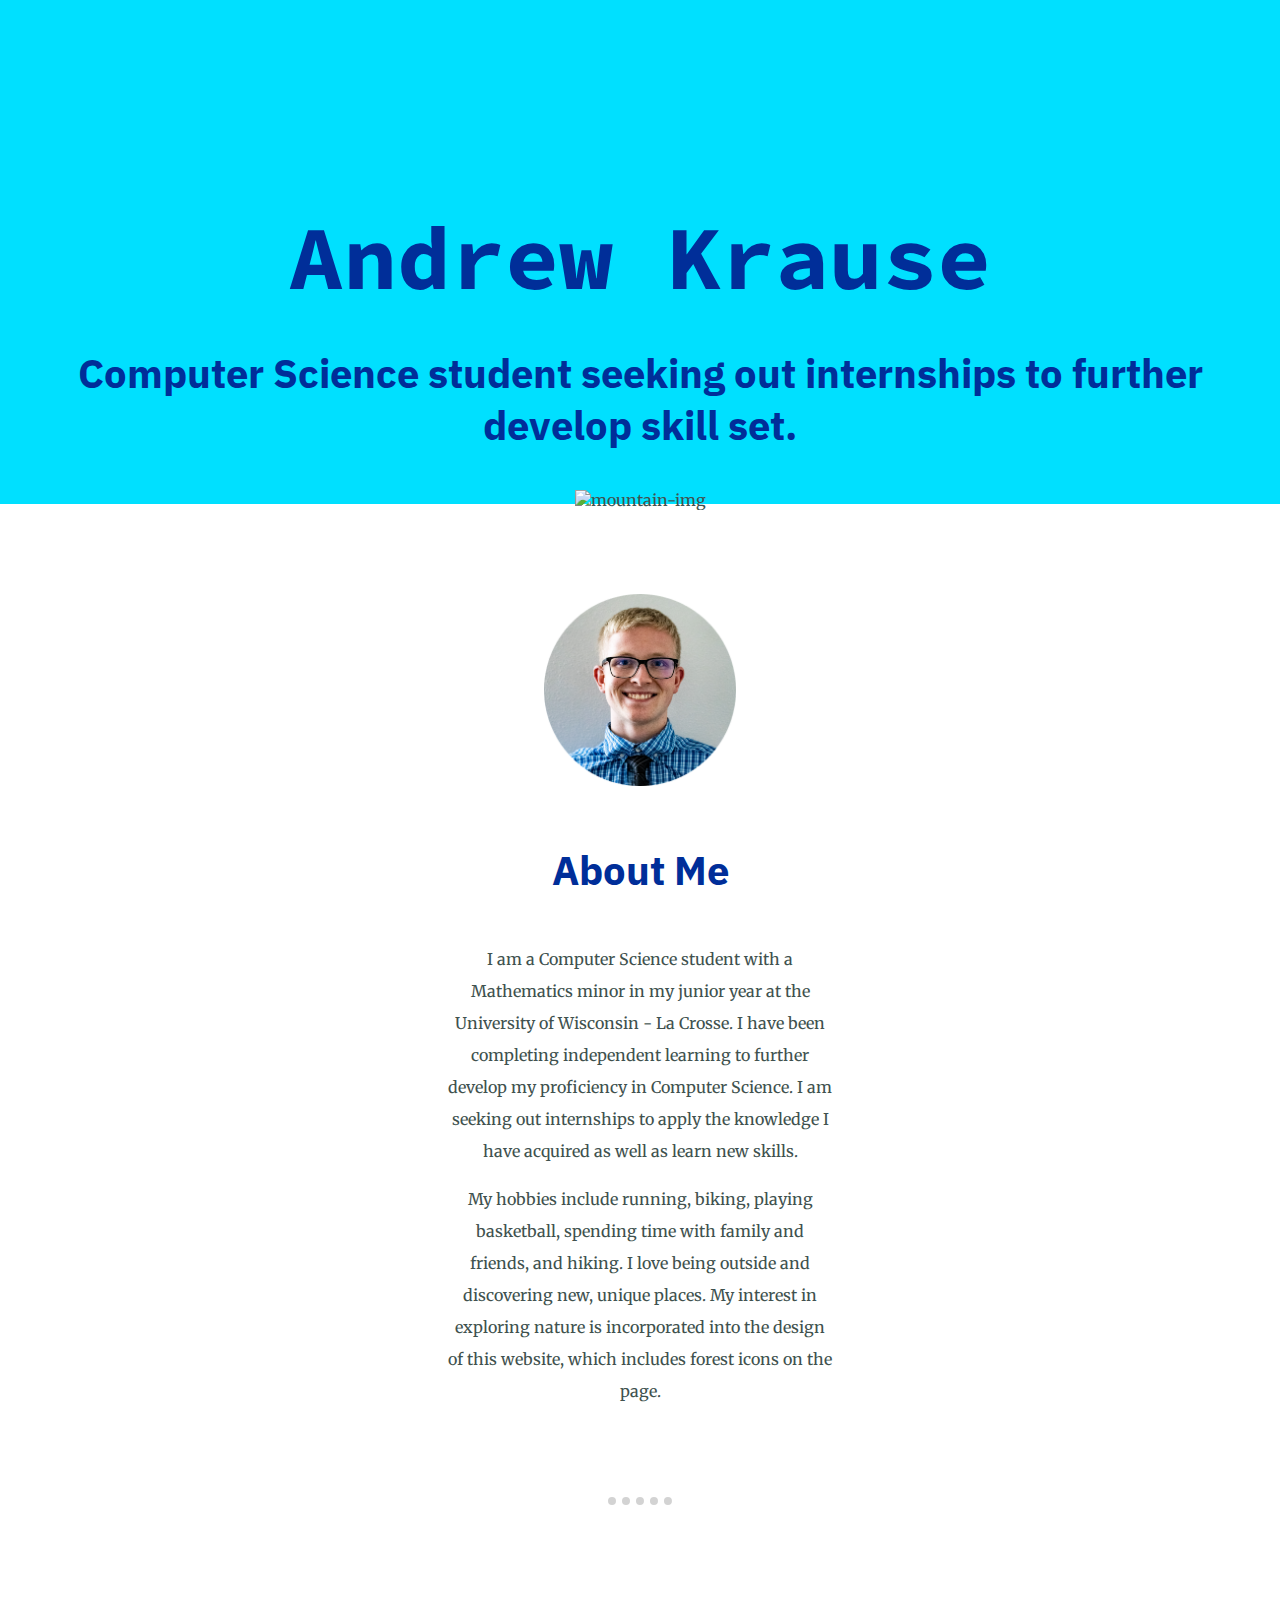
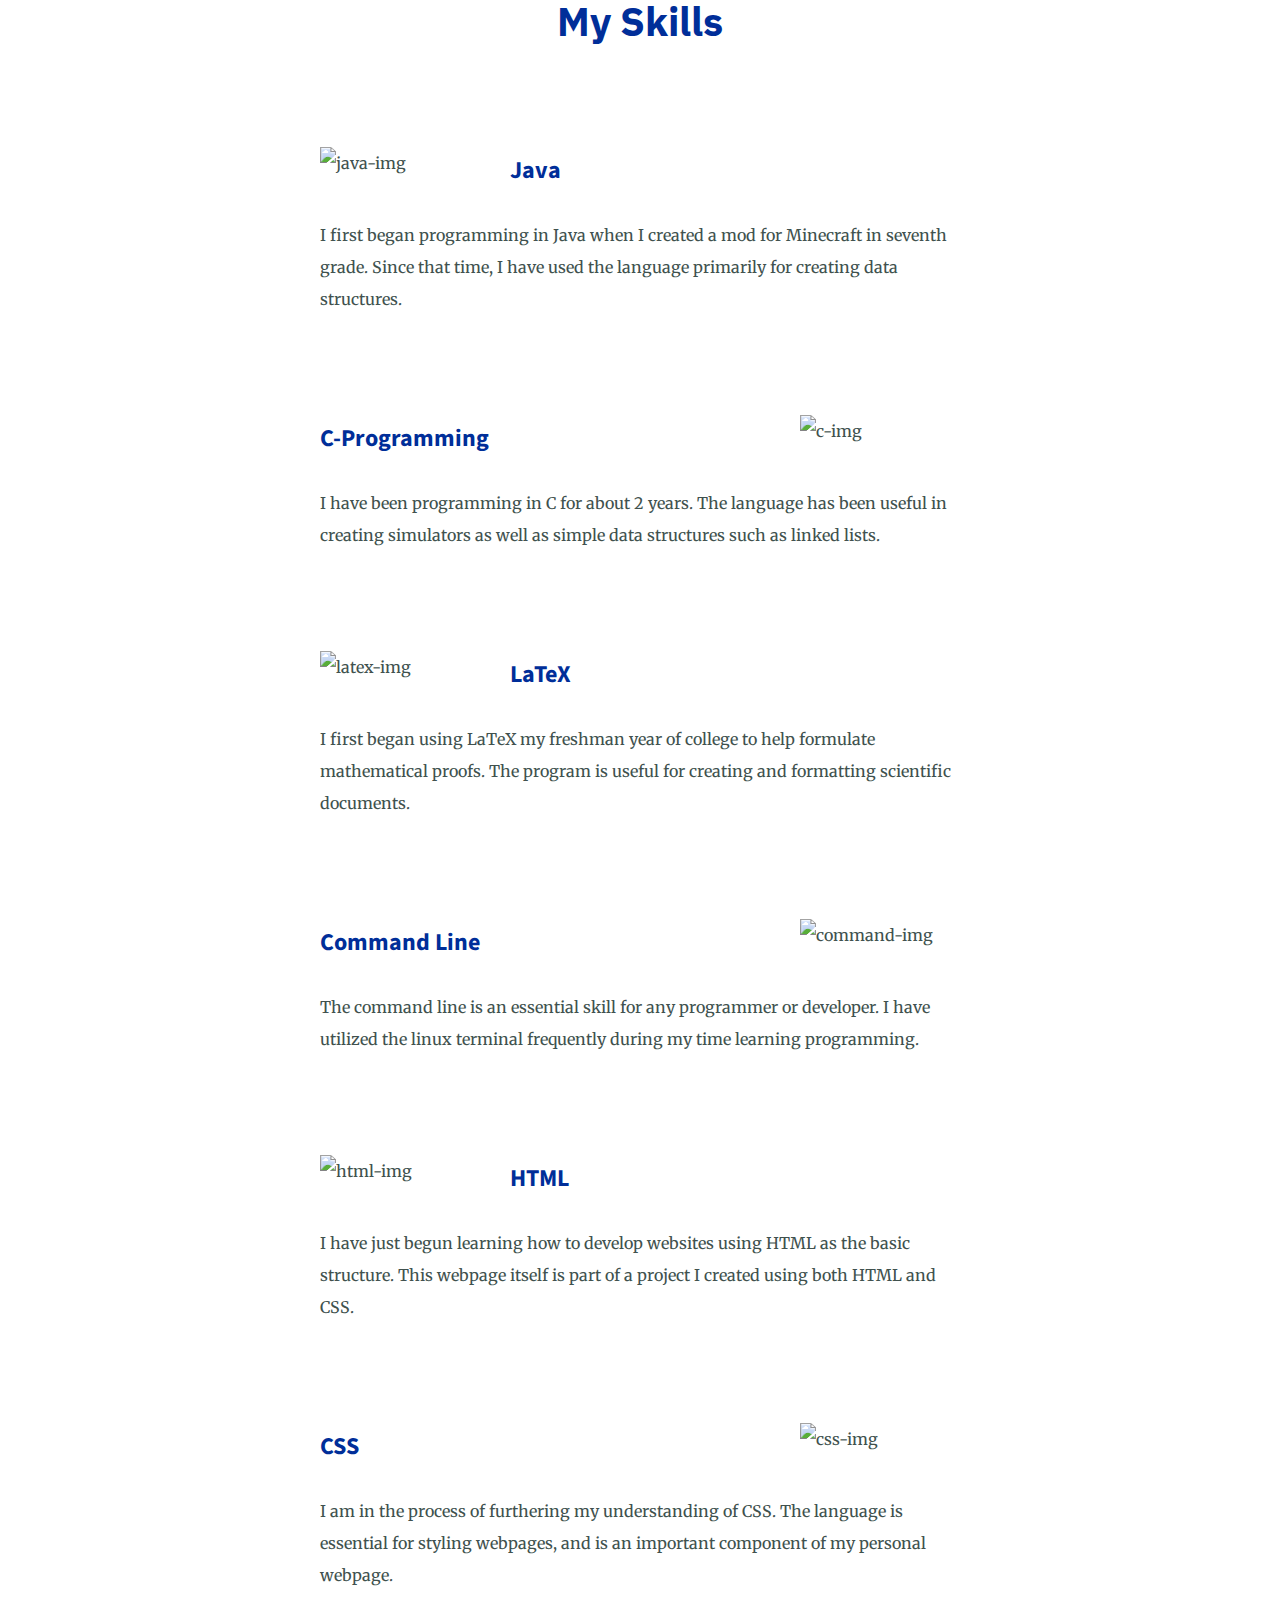
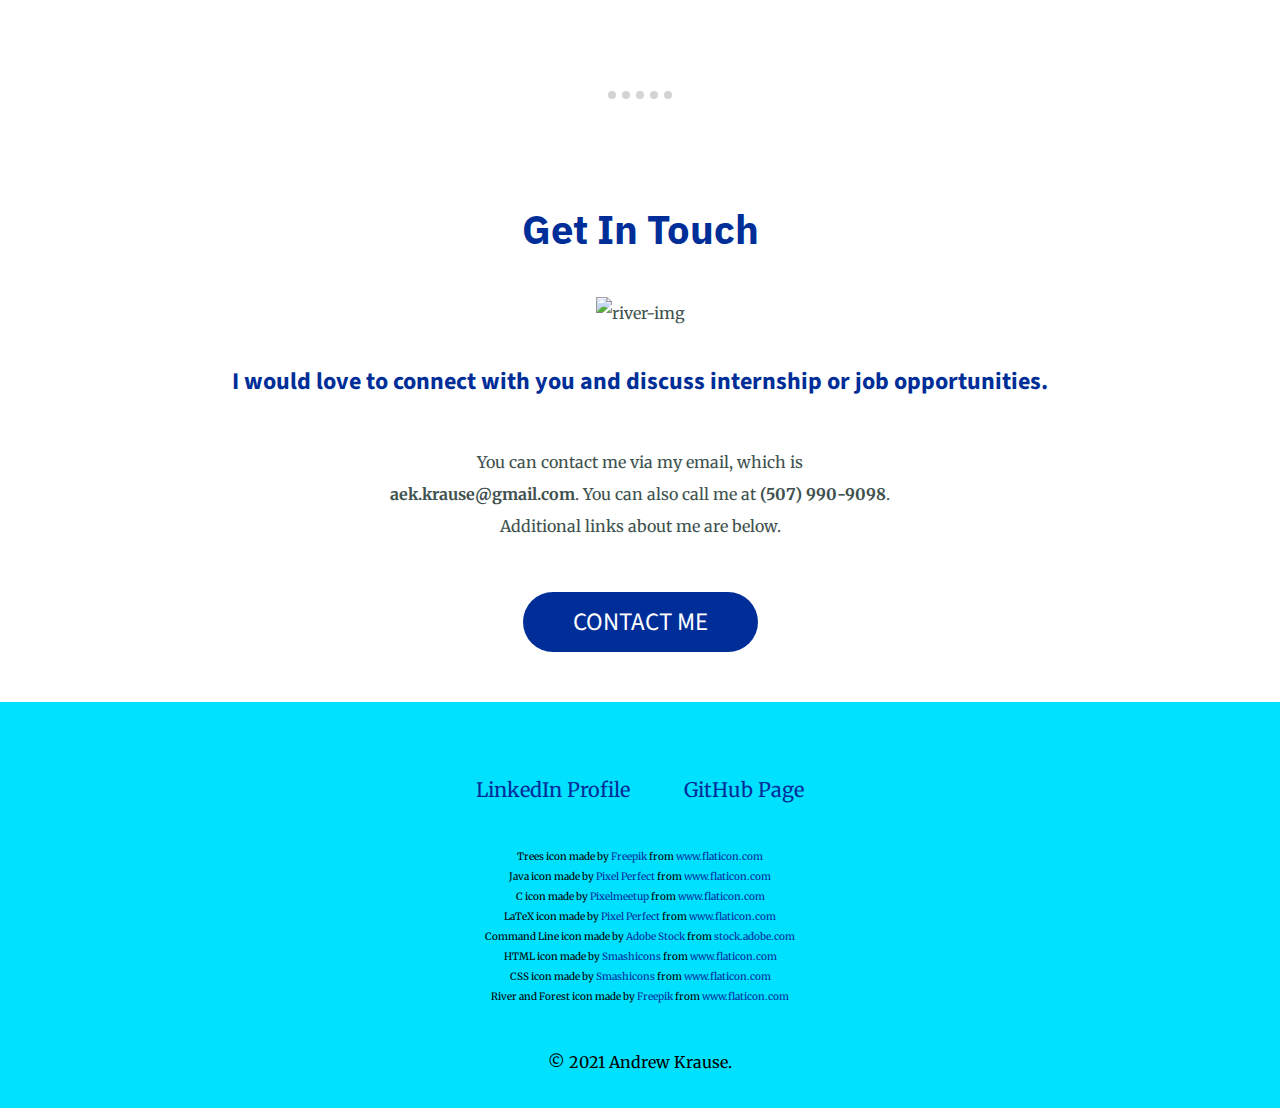
==== commit 4447ce46: "Update profile image on website." ====
--- a/index.html
+++ b/index.html
@@ -21,23 +21,23 @@
     <!-- Create the first div; this will be your intro -->
     <div class="top-container">
         <!-- Insert a cloud image before your text -->
-        <img class="top-cloud" src="images/nature-pics/cloud.png" alt="cloud-img">
+        <!-- <img class="top-cloud" src="images/nature-pics/cloud.png" alt="cloud-img"> -->
         <!-- Create a div to contain the h1 heading and the <p> tag -->
         <h1>Andrew Krause</h1>
         <!-- Include a subtitle for the main title of the website -->
         <h2 class="subtitle">Computer Science student seeking out internships to further develop skill set.</h2> 
         <!-- Insert cloud a mountain images after your text -->
-        <img class="bottom-cloud" src="images/nature-pics/cloud.png" alt="cloud-img">
+        <!-- <img class="bottom-cloud" src="images/nature-pics/cloud.png" alt="cloud-img"> -->
         <img class="forest-img" src="images/nature-pics/forest-cropped1.png" alt="mountain-img">
     </div>
     <!-- The second main div in the HTML structre separates the top content from the other content -->
     <div class="middle-container">
         <!-- The profile div contains Andrew's profile image as well as a short description -->
         <div class="profile">
-          <img class="profile-pic" src="images/profile-pics/PersonalImage-cropped.png" alt="profile-img">
+          <img class="profile-pic" src="images/profile-pics/PersonalImage-circle.png" alt="profile-img">
           <h2>About Me</h2>
             <p>I am a Computer Science student with a Mathematics minor in my junior year at the University of Wisconsin - La Crosse. I have been completing independent learning to further develop my proficiency in Computer Science. I am seeking out internships to apply the knowledge I have acquired as well as learn new skills.</p>
-            <p>My hobbies include running, biking, playing basketball, spending time with family and friends, and hiking. I love being outside and discovering new, unique places. My interest in exploring nature is incorporated into the design of this website, which includes cloud and forest icons on the page.</p>
+            <p>My hobbies include running, biking, playing basketball, spending time with family and friends, and hiking. I love being outside and discovering new, unique places. My interest in exploring nature is incorporated into the design of this website, which includes forest icons on the page.</p>
         </div>
         <hr class="dotted-line">
         <!-- The skills div contains Andrew's current skills in Computer Science -->
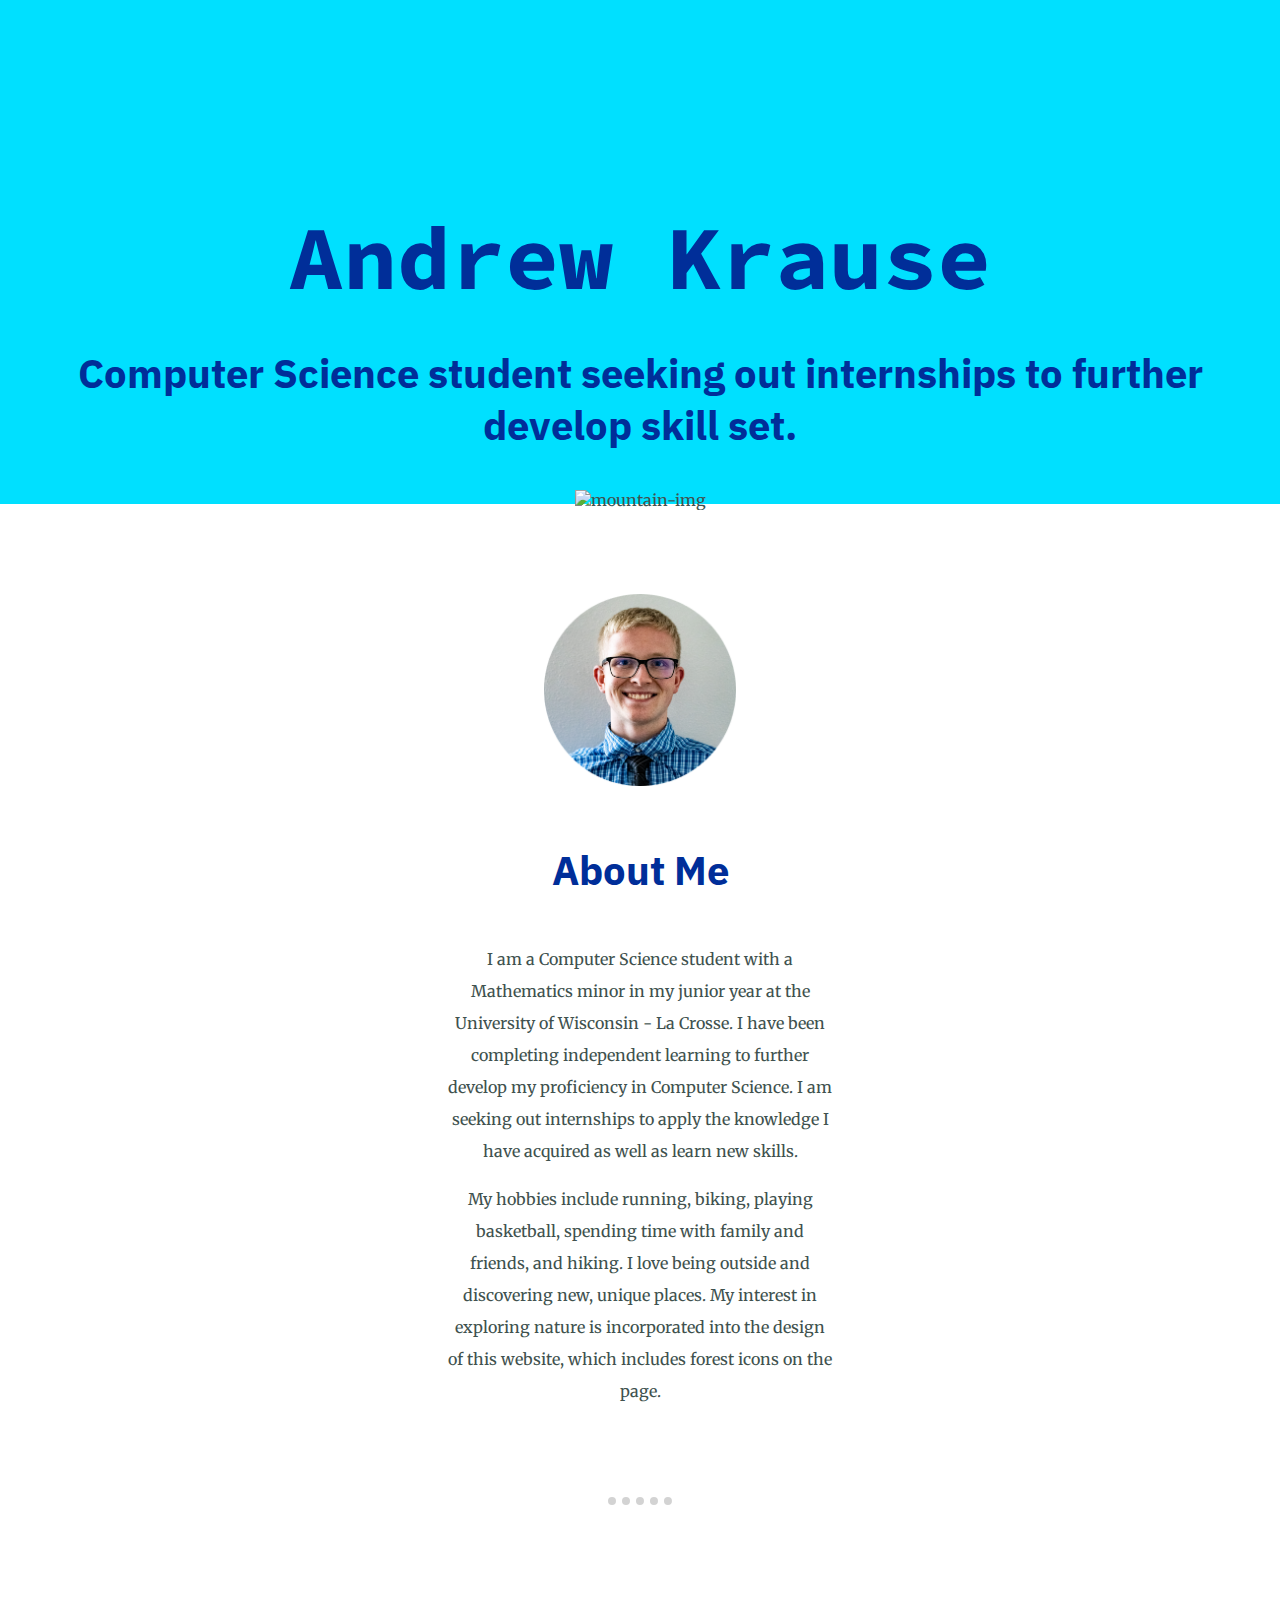
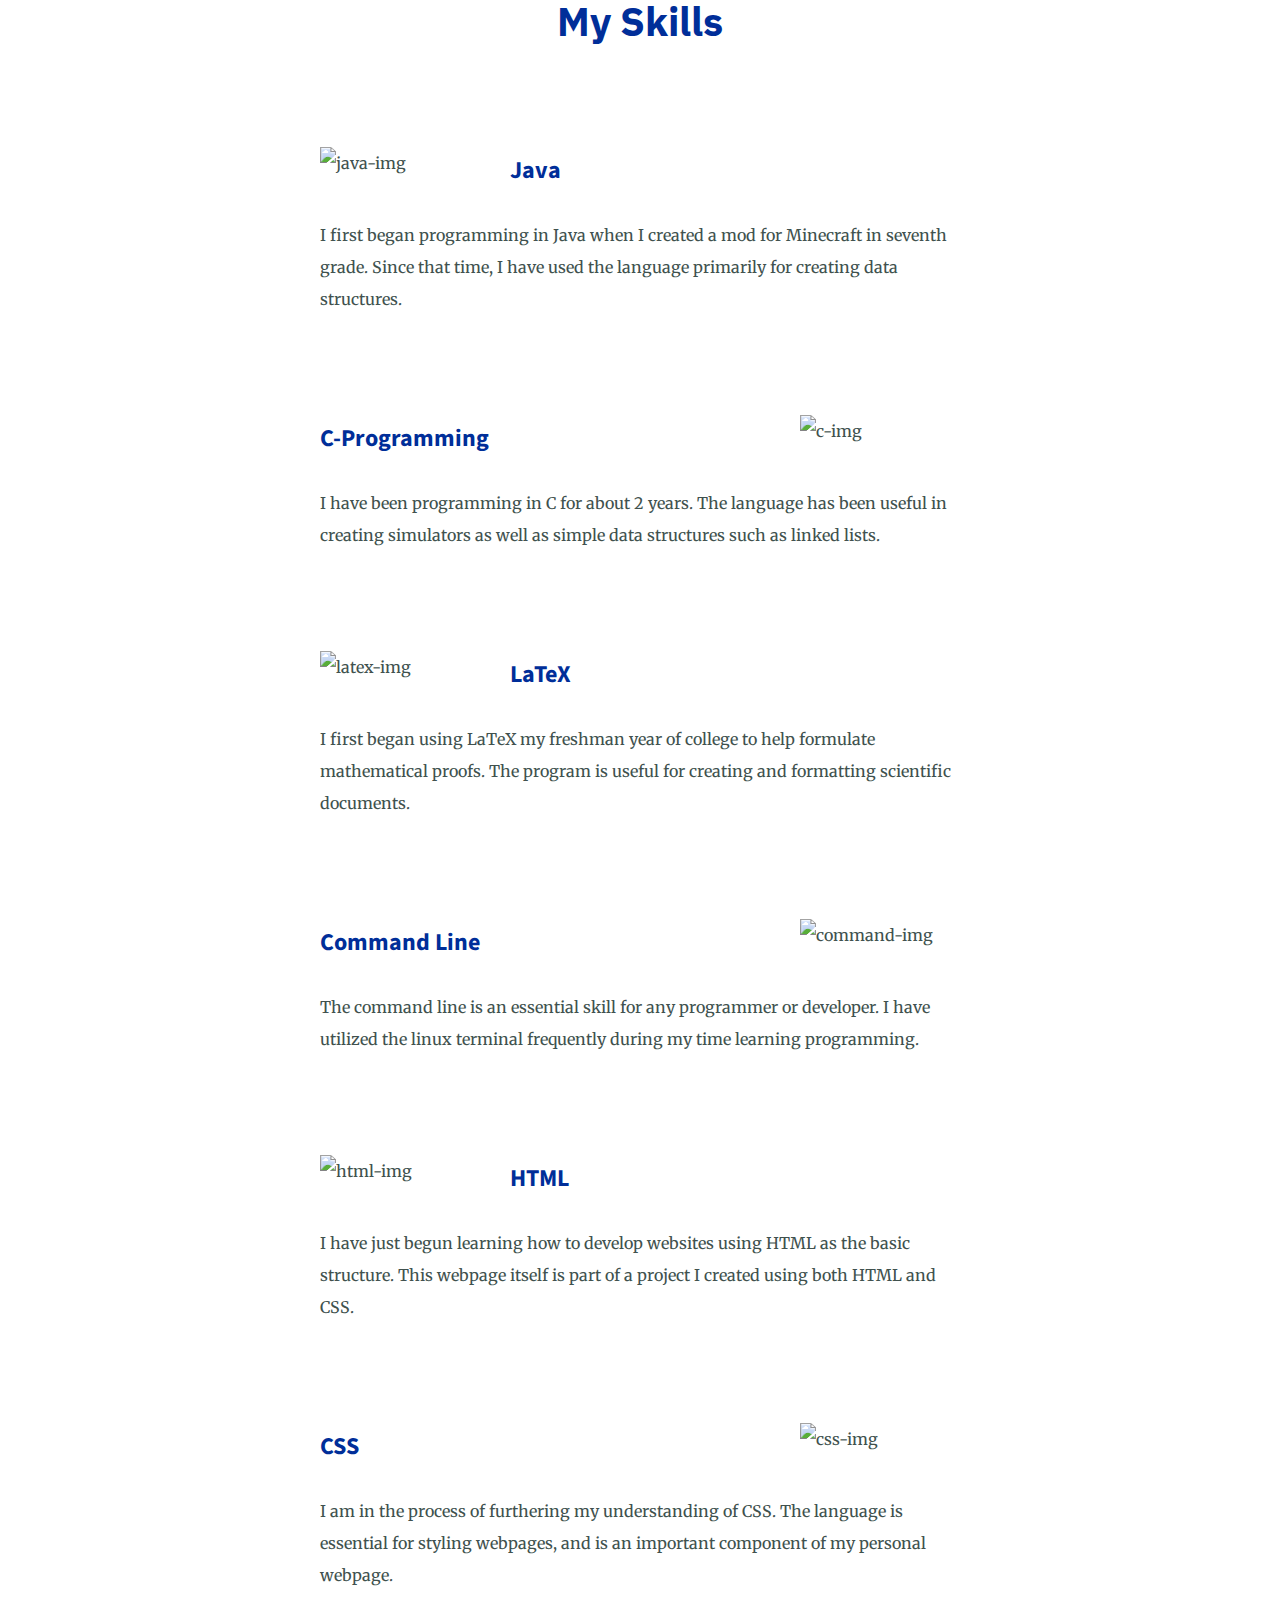
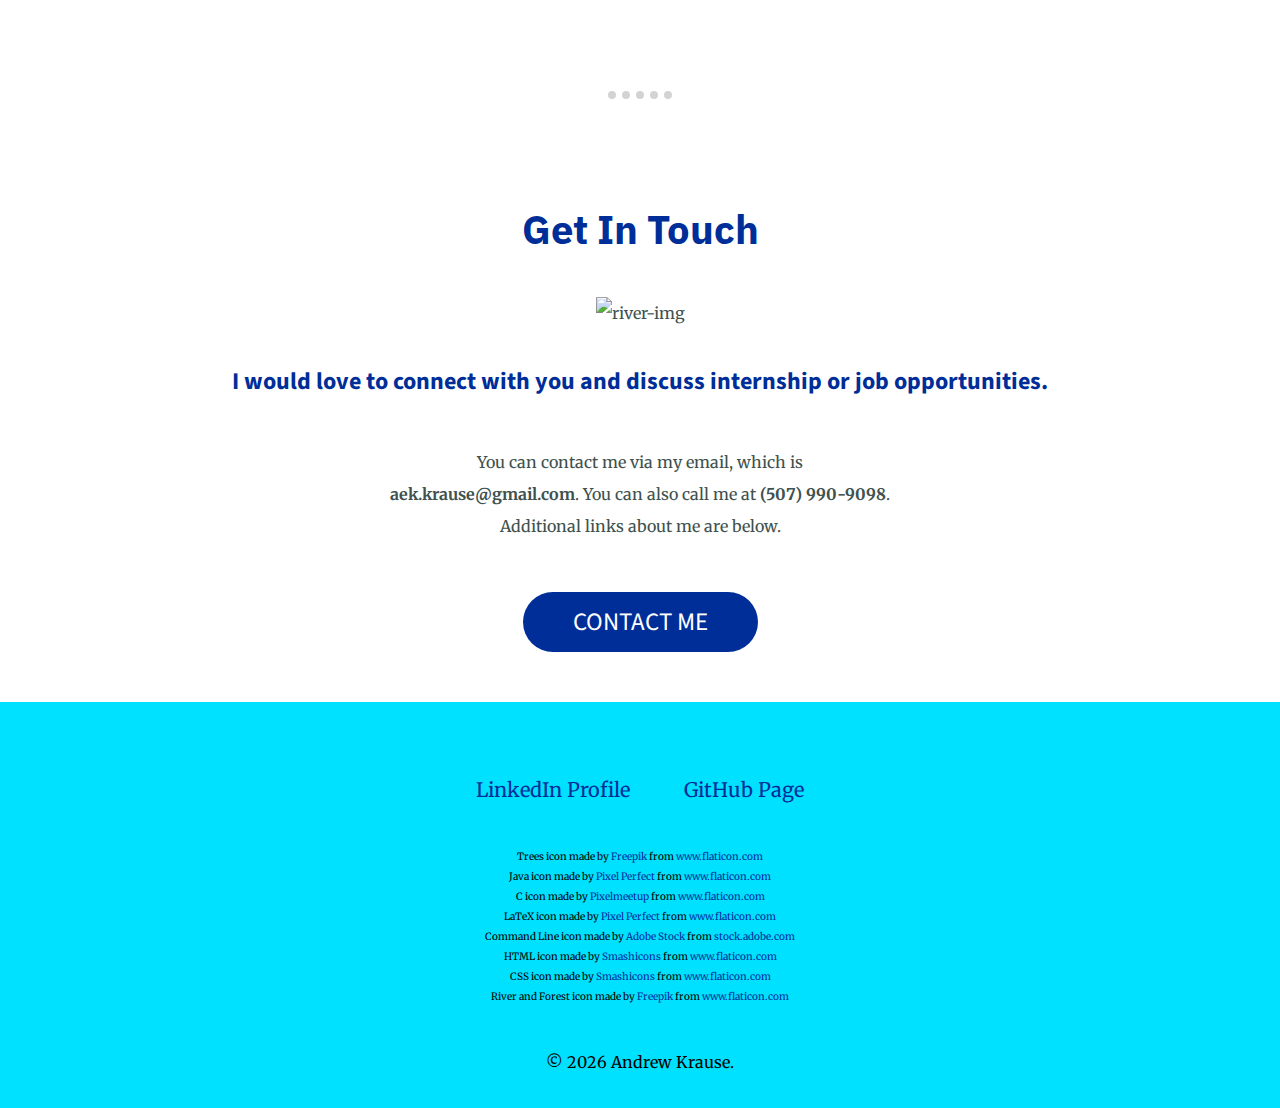
==== commit e2e49540: "Added updated index.html file." ====
--- a/index.html
+++ b/index.html
@@ -109,7 +109,7 @@
         <p>CSS icon made by <a class="attribution-text" href="https://www.flaticon.com/authors/smashicons" title="Smashicons">Smashicons</a> from <a class="attribution-text" href="https://www.flaticon.com/" title="Flaticon">www.flaticon.com</a></p>
         <p>River and Forest icon made by <a class="attribution-text" href="https://www.freepik.com" title="Freepik">Freepik</a> from <a class="attribution-text" href="https://www.flaticon.com/" title="Flaticon">www.flaticon.com</a></p>
       </div>
-      <p class="copyright-text">© 2021 Andrew Krause.</p>
+      <p class="copyright-text">© <script>document.write(new Date().getFullYear())</script> Andrew Krause.</p>
     </div>
 </body>
 </html>
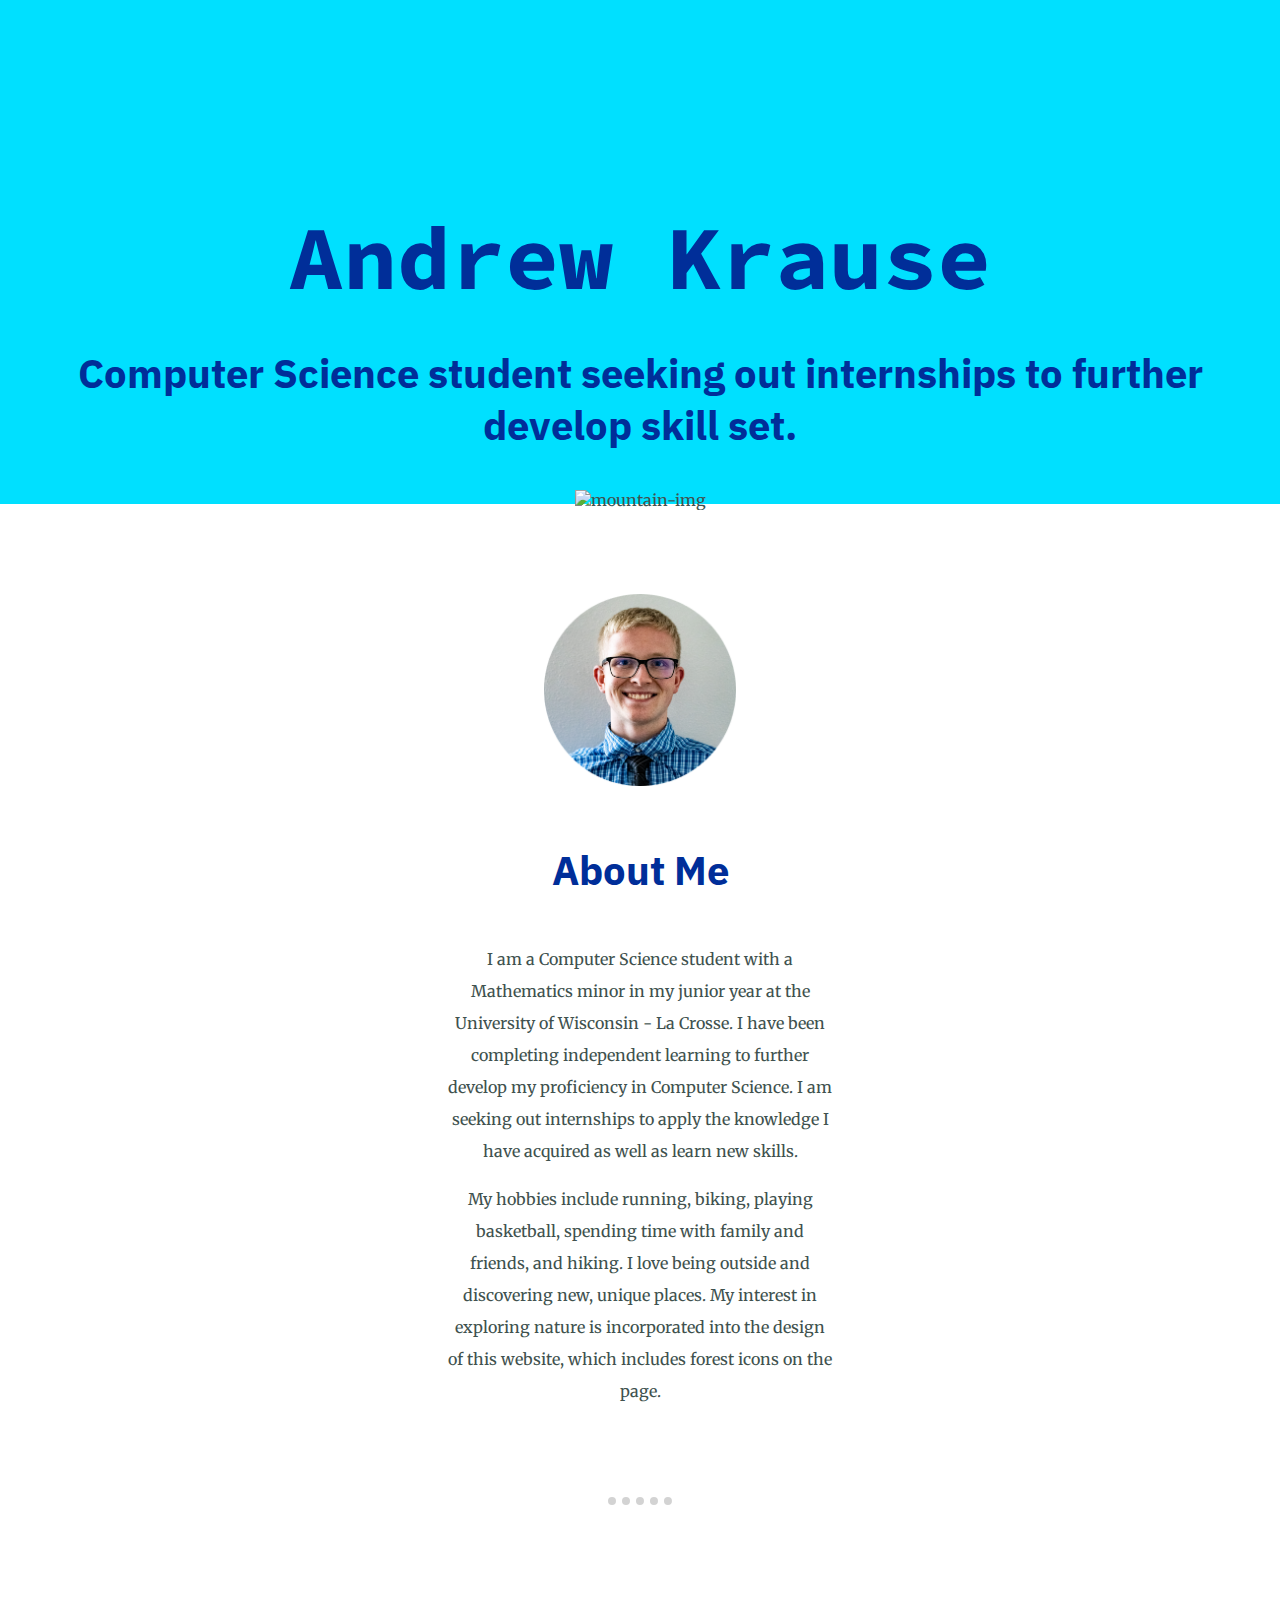
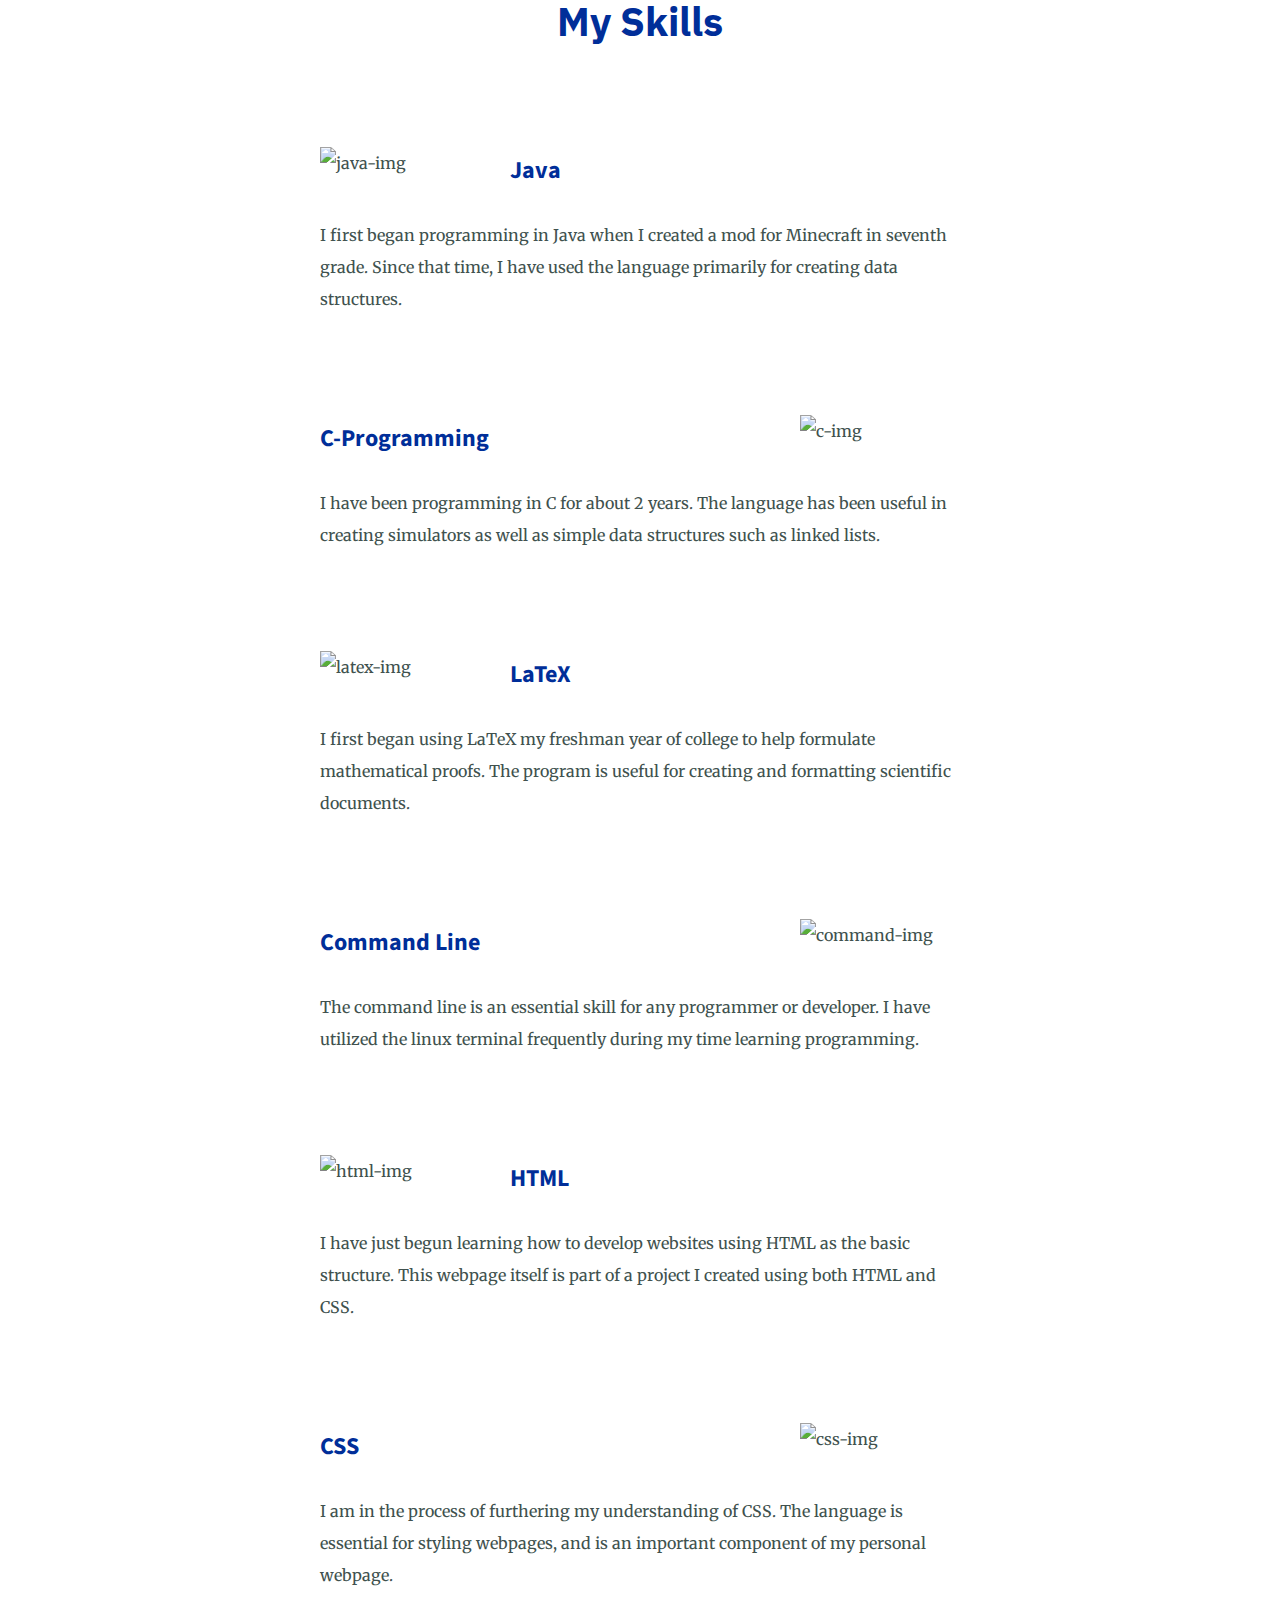
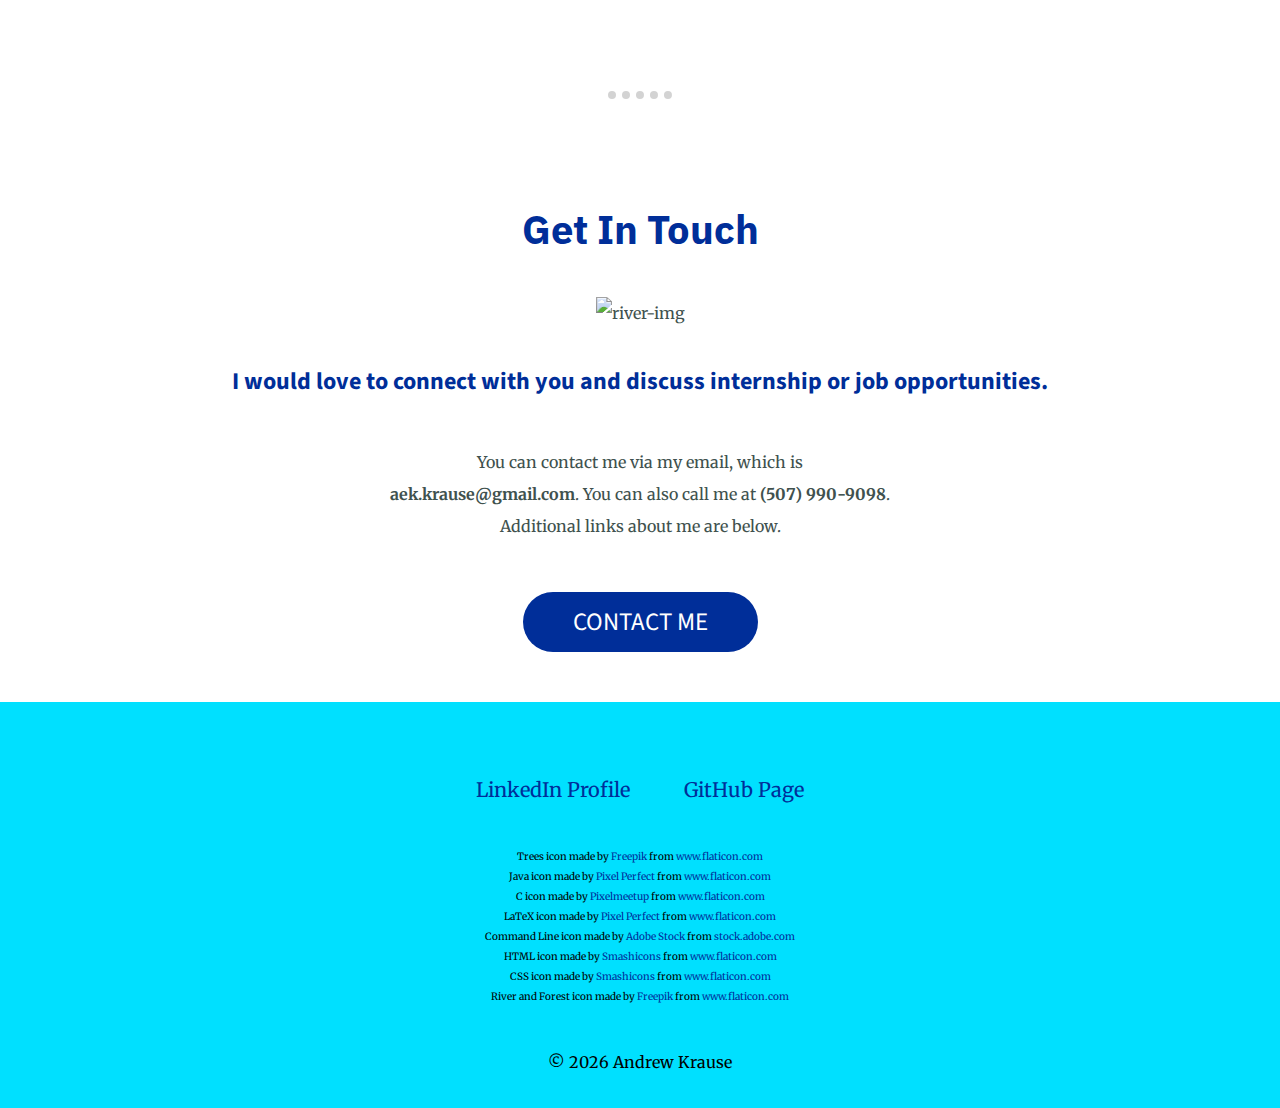
==== commit c9b63384: "Updated index.html file again." ====
--- a/index.html
+++ b/index.html
@@ -109,7 +109,7 @@
         <p>CSS icon made by <a class="attribution-text" href="https://www.flaticon.com/authors/smashicons" title="Smashicons">Smashicons</a> from <a class="attribution-text" href="https://www.flaticon.com/" title="Flaticon">www.flaticon.com</a></p>
         <p>River and Forest icon made by <a class="attribution-text" href="https://www.freepik.com" title="Freepik">Freepik</a> from <a class="attribution-text" href="https://www.flaticon.com/" title="Flaticon">www.flaticon.com</a></p>
       </div>
-      <p class="copyright-text">© <script>document.write(new Date().getFullYear())</script> Andrew Krause.</p>
+      <p class="copyright-text">© <script>document.write(new Date().getFullYear())</script> Andrew Krause</p>
     </div>
 </body>
 </html>
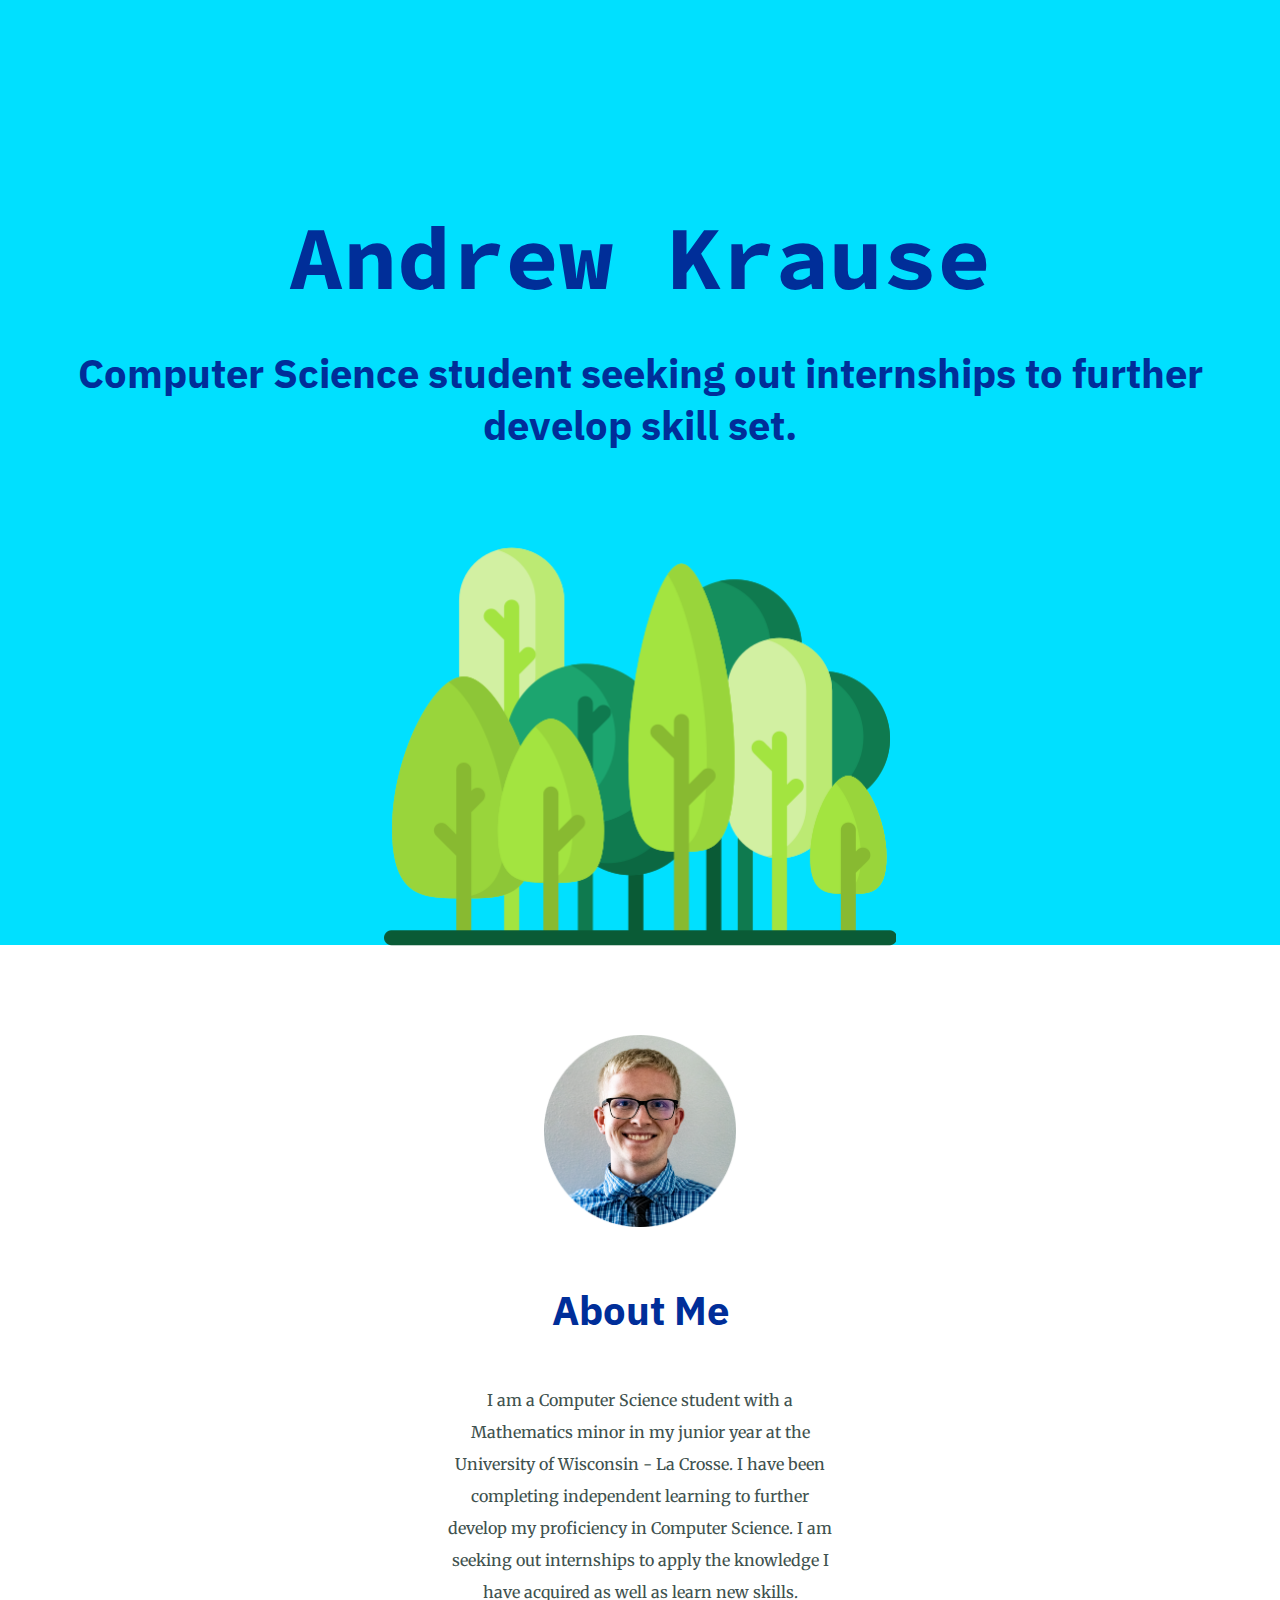
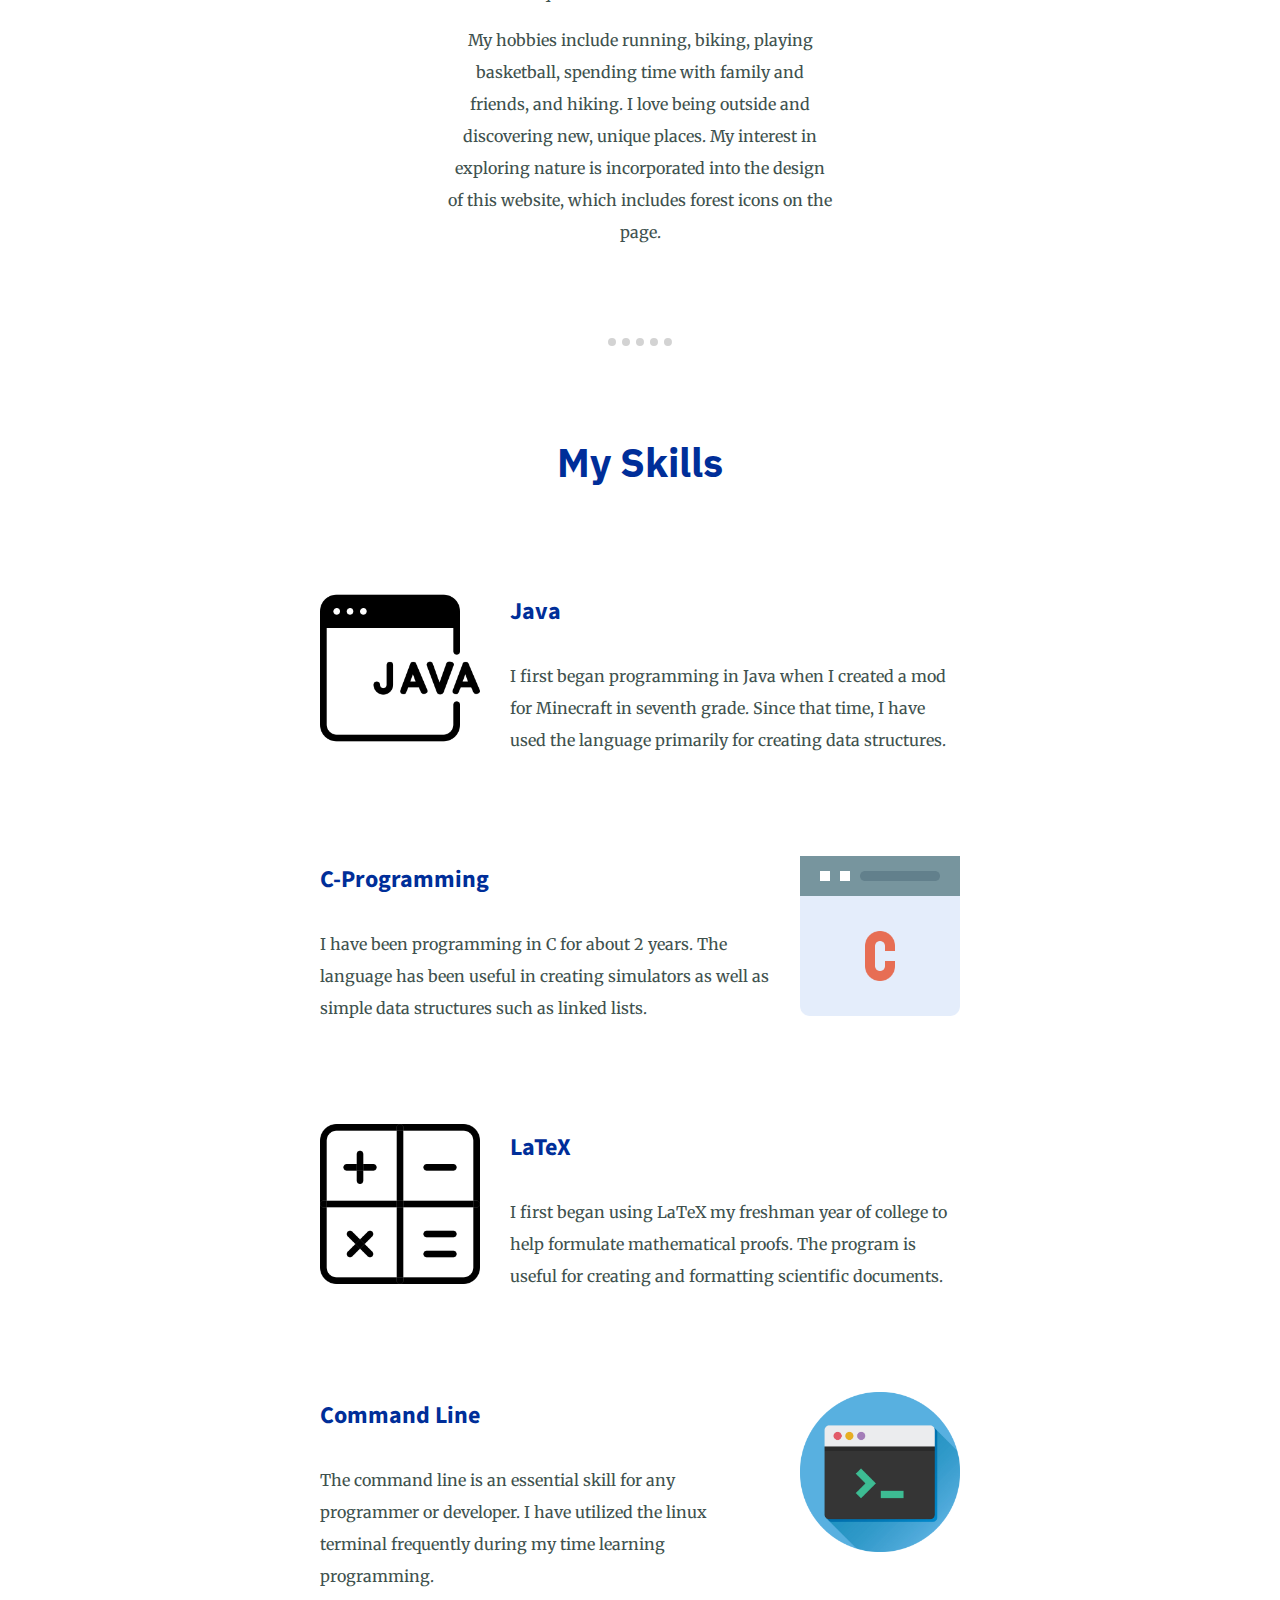
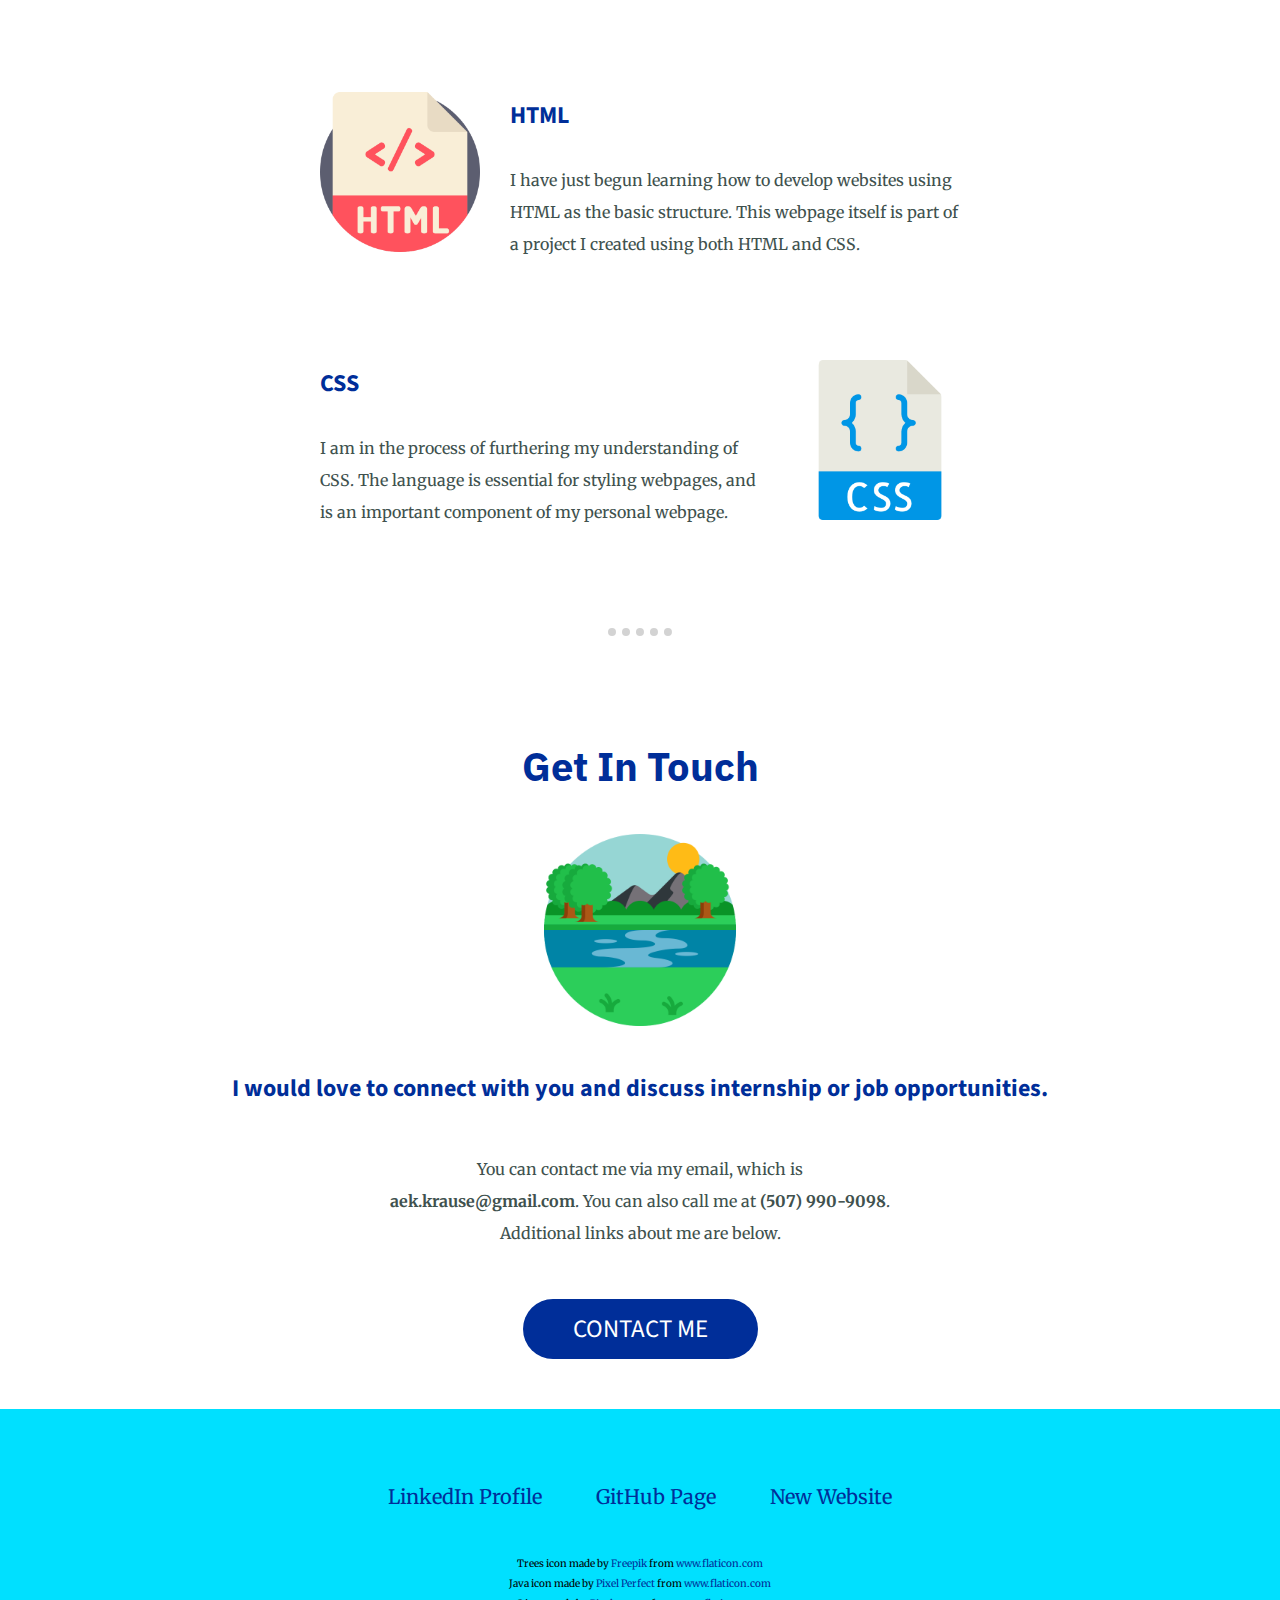
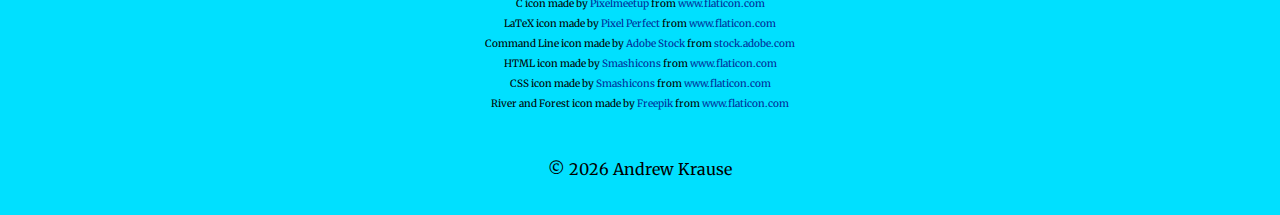
==== commit 4ea6b4cd: "Changed footer text." ====
--- a/index.html
+++ b/index.html
@@ -97,6 +97,7 @@
       <div class="center-web-links">
         <a class="footer-link-linkedin" href="https://www.linkedin.com/in/andrew-krause-b6aa21179/">LinkedIn Profile</a>
         <a class="footer-link-github" href="https://github.com/Krause2023">GitHub Page</a>
+        <a class="footer-link-website" href="https://andrewkrause.dev/">New Website</a>
       </div>
         <!-- Attribute the authors for the images you used from flaticon; www.flaticon.com -->
       <div class="image-attributions">
--- a/css/styles.css
+++ b/css/styles.css
@@ -286,8 +286,8 @@
     color: #002E99;
 }
 
- /* The HOVER feature of the linkedin link is formatted here */
- .footer-link-linkedin:hover {
+/* The HOVER feature of the linkedin link is formatted here */
+.footer-link-linkedin:hover {
     color: #0B57A8;
 }
 
@@ -295,13 +295,28 @@
 .footer-link-github {
     text-align: center;
     margin-left: 25px;
+    margin-right: 25px;
     text-decoration: none;
     font-size: 20px;
     color: #002E99;
 }
 
- /* The HOVER feature of the github link is formatted here */
- .footer-link-github:hover {
+/* The HOVER feature of the github link is formatted here */
+.footer-link-github:hover {
+    color: #0B57A8;
+}
+
+/* Format the newer website link; HOVER feature below in pseudo class */
+.footer-link-website {
+    text-align: center;
+    margin-left: 25px;
+    text-decoration: none;
+    font-size: 20px;
+    color: #002E99;
+}
+
+ /* The HOVER feature of the newer website link is formatted here */
+ .footer-link-website:hover {
     color: #0B57A8;
 }
 
